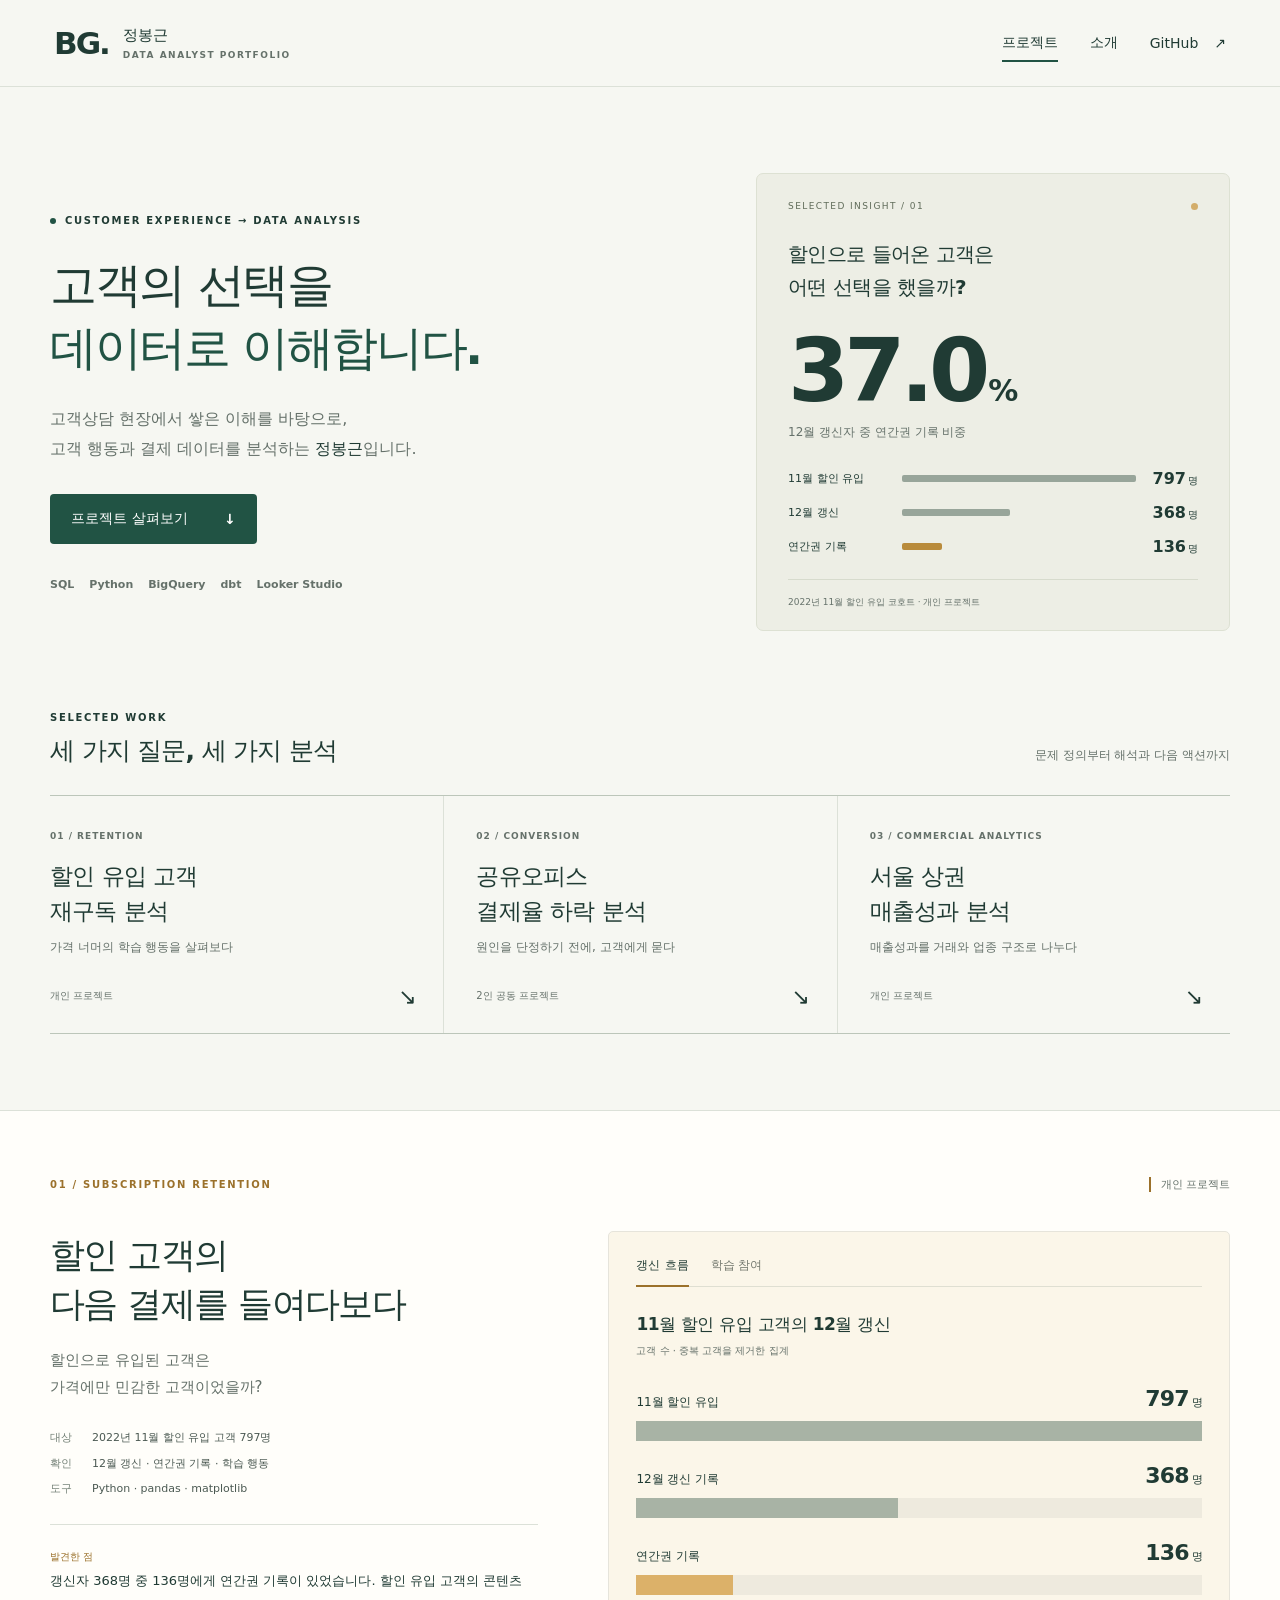
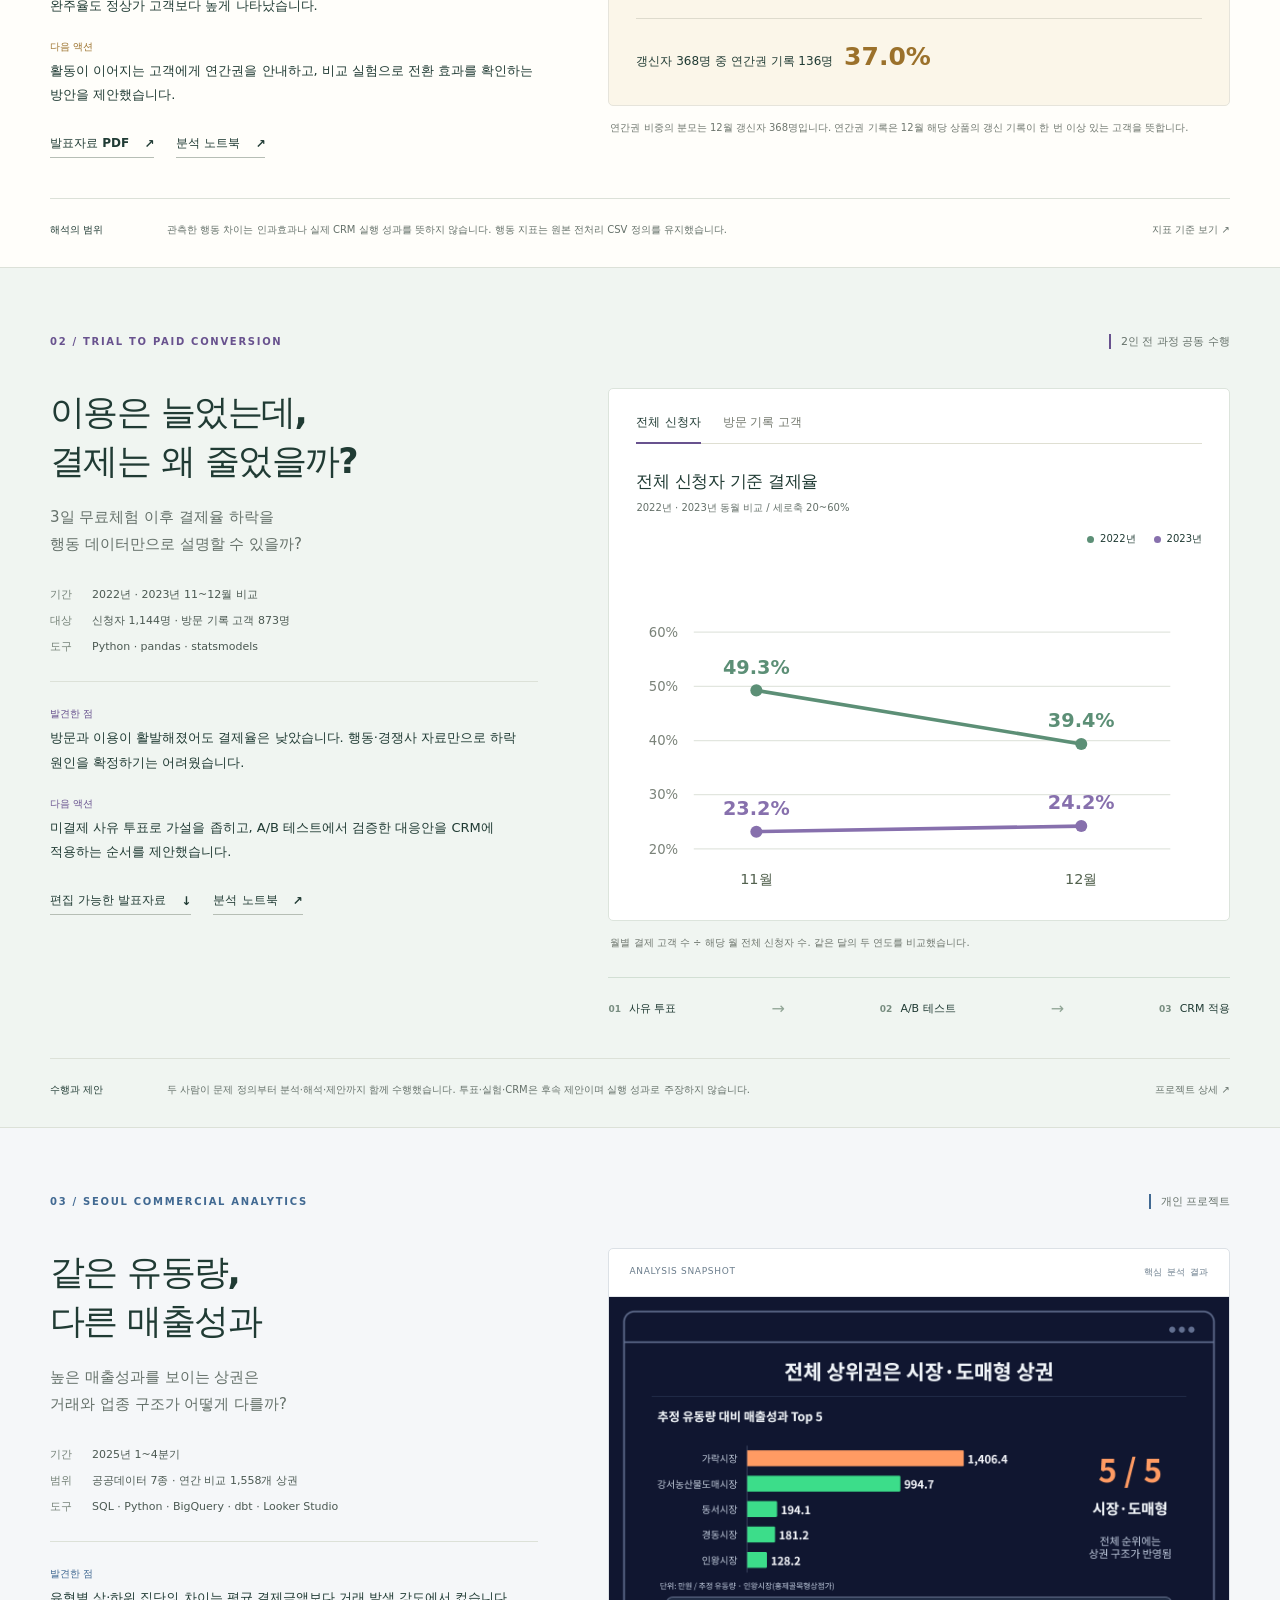
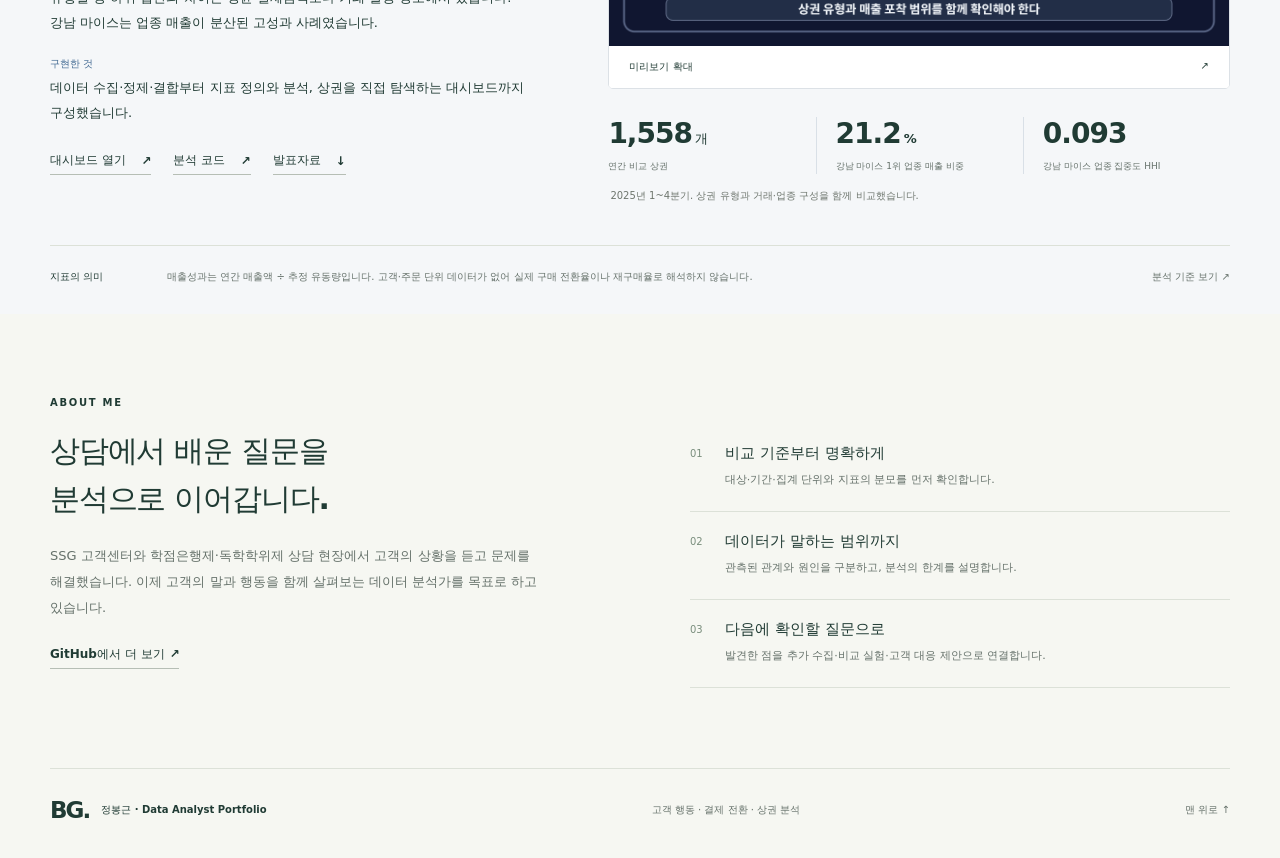
==== docs/index.html @ b7538cd7 "Publish visual DA portfolio and align original subscription metrics" ====
<!doctype html>
<html lang="ko">
<head>
  <meta charset="utf-8">
  <meta name="viewport" content="width=device-width, initial-scale=1">
  <meta name="theme-color" content="#f6f7f2">
  <meta name="description" content="정봉근의 데이터 분석 포트폴리오. 구독서비스 재구독, 공유오피스 결제율, 서울 상권 분석 프로젝트를 소개합니다.">
  <meta property="og:title" content="정봉근 · Data Analyst Portfolio">
  <meta property="og:description" content="고객의 선택을 데이터로 이해합니다. 고객 행동과 결제 데이터를 살펴본 세 가지 분석.">
  <meta property="og:type" content="website">
  <title>정봉근 · Data Analyst Portfolio</title>
  <link rel="icon" href="data:image/svg+xml,%3Csvg xmlns='http://www.w3.org/2000/svg' viewBox='0 0 80 80'%3E%3Crect width='80' height='80' rx='20' fill='%231f5146'/%3E%3Ctext x='40' y='54' font-family='Arial' font-size='42' text-anchor='middle' fill='white'%3EB%3C/text%3E%3C/svg%3E">
  <link rel="stylesheet" href="style.css">
  <script src="app.js" defer></script>
</head>
<body>
<a class="skip" href="#main">본문으로 건너뛰기</a>
<header class="header">
  <a href="#top" class="brand" aria-label="정봉근 포트폴리오 처음으로"><span class="monogram">BG.</span><span>정봉근<span class="brand-sub">DATA ANALYST PORTFOLIO</span></span></a>
  <nav aria-label="주요 메뉴"><a href="#work">프로젝트</a><a href="#about">소개</a><a class="github-nav" href="https://github.com/geunjb-git" target="_blank" rel="noopener noreferrer">GitHub <span aria-hidden="true">↗</span></a></nav>
</header>
<main id="main">
  <section class="hero wrap" id="top" aria-labelledby="hero-title">
    <div class="hero-copy">
      <p class="eyebrow"><span class="dot"></span> CUSTOMER EXPERIENCE → DATA ANALYSIS</p>
      <h1 id="hero-title">고객의 선택을<br><span>데이터로 이해합니다.</span></h1>
      <p class="hero-intro">고객상담 현장에서 쌓은 이해를 바탕으로,<br class="desktop-br"> 고객 행동과 결제 데이터를 분석하는 <strong>정봉근</strong>입니다.</p>
      <a class="button primary" href="#work">프로젝트 살펴보기 <span aria-hidden="true">↓</span></a>
      <div class="tools" aria-label="분석 도구"><span>SQL</span><span>Python</span><span>BigQuery</span><span>dbt</span><span>Looker Studio</span></div>
    </div>
    <div class="hero-evidence" aria-label="대표 분석 결과: 할인 유입 갱신자 368명 중 연간권 기록 136명, 37.0%">
      <div class="evidence-top"><span>SELECTED INSIGHT / 01</span><span class="tiny-dot" aria-hidden="true"></span></div>
      <p class="evidence-question">할인으로 들어온 고객은<br>어떤 선택을 했을까?</p>
      <div class="big-rate">37.0<span>%</span></div>
      <p class="rate-description">12월 갱신자 중 연간권 기록 비중</p>
      <div class="mini-funnel"><div><span>11월 할인 유입</span><div class="bar" style="--bar:100%"></div><b>797<small>명</small></b></div><div><span>12월 갱신</span><div class="bar" style="--bar:46.173%"></div><b>368<small>명</small></b></div><div class="annual"><span>연간권 기록</span><div class="bar" style="--bar:17.064%"></div><b>136<small>명</small></b></div></div>
      <p class="evidence-source">2022년 11월 할인 유입 코호트 · 개인 프로젝트</p>
    </div>
  </section>

  <section class="work-index wrap" id="work" aria-labelledby="work-title">
    <div class="section-top"><div><p class="eyebrow">SELECTED WORK</p><h2 id="work-title">세 가지 질문, 세 가지 분석</h2></div><p>문제 정의부터 해석과 다음 액션까지</p></div>
    <div class="index-grid">
      <a href="#subscription"><span class="index-number">01 / RETENTION</span><h3>할인 유입 고객<br>재구독 분석</h3><p>가격 너머의 학습 행동을 살펴보다</p><span class="index-bottom">개인 프로젝트 <span aria-hidden="true">↘</span></span></a>
      <a href="#office"><span class="index-number">02 / CONVERSION</span><h3>공유오피스<br>결제율 하락 분석</h3><p>원인을 단정하기 전에, 고객에게 묻다</p><span class="index-bottom">2인 공동 프로젝트 <span aria-hidden="true">↘</span></span></a>
      <a href="#seoul"><span class="index-number">03 / COMMERCIAL ANALYTICS</span><h3>서울 상권<br>매출성과 분석</h3><p>매출성과를 거래와 업종 구조로 나누다</p><span class="index-bottom">개인 프로젝트 <span aria-hidden="true">↘</span></span></a>
    </div>
  </section>

  <section class="project subscription" id="subscription" aria-labelledby="sub-title">
    <div class="wrap">
      <div class="project-heading"><p class="eyebrow">01 / SUBSCRIPTION RETENTION</p><span class="project-owner">개인 프로젝트</span></div>
      <div class="project-layout">
        <div class="project-copy"><h2 id="sub-title">할인 고객의<br>다음 결제를 들여다보다</h2><p class="project-lead">할인으로 유입된 고객은<br>가격에만 민감한 고객이었을까?</p>
          <dl class="facts"><div><dt>대상</dt><dd>2022년 11월 할인 유입 고객 797명</dd></div><div><dt>확인</dt><dd>12월 갱신 · 연간권 기록 · 학습 행동</dd></div><div><dt>도구</dt><dd>Python · pandas · matplotlib</dd></div></dl>
          <div class="takeaway"><span class="label">발견한 점</span><p>갱신자 368명 중 136명에게 연간권 기록이 있었습니다. 할인 유입 고객의 콘텐츠 완주율도 정상가 고객보다 높게 나타났습니다.</p></div>
          <div class="next-step"><span class="label">다음 액션</span><p>활동이 이어지는 고객에게 연간권을 안내하고, 비교 실험으로 전환 효과를 확인하는 방안을 제안했습니다.</p></div>
          <div class="project-links"><a class="text-link" href="files/subscription-retention.pdf" target="_blank" rel="noopener noreferrer">발표자료 PDF <span aria-hidden="true">↗</span></a><a class="text-link" href="https://github.com/geunjb-git/geunjb-git/blob/main/projects/subscription-retention-analysis/subscription_retention_analysis.ipynb" target="_blank" rel="noopener noreferrer">분석 노트북 <span aria-hidden="true">↗</span></a></div>
        </div>
        <div class="project-visual">
          <div class="chart-panel">
            <div class="chart-controls" role="group" aria-label="구독서비스 분석 그래프 선택"><button type="button" class="active" data-view="funnel" aria-pressed="true">갱신 흐름</button><button type="button" data-view="learning" aria-pressed="false">학습 참여</button></div>
            <div id="subscription-chart" aria-live="polite"></div>
          </div>
          <p class="chart-note" id="subscription-note">연간권 비중의 분모는 12월 갱신자 368명입니다. 연간권 기록은 12월 해당 상품의 갱신 기록이 한 번 이상 있는 고객을 뜻합니다.</p>
        </div>
      </div>
      <div class="project-footnote"><span>해석의 범위</span><p>관측한 행동 차이는 인과효과나 실제 CRM 실행 성과를 뜻하지 않습니다. 행동 지표는 원본 전처리 CSV 정의를 유지했습니다.</p><a href="https://github.com/geunjb-git/geunjb-git/blob/main/projects/subscription-retention-analysis/metric_notes.md" target="_blank" rel="noopener noreferrer">지표 기준 보기 ↗</a></div>
    </div>
  </section>

  <section class="project office" id="office" aria-labelledby="office-title">
    <div class="wrap">
      <div class="project-heading"><p class="eyebrow">02 / TRIAL TO PAID CONVERSION</p><span class="project-owner">2인 전 과정 공동 수행</span></div>
      <div class="project-layout">
        <div class="project-copy"><h2 id="office-title">이용은 늘었는데,<br>결제는 왜 줄었을까?</h2><p class="project-lead">3일 무료체험 이후 결제율 하락을<br>행동 데이터만으로 설명할 수 있을까?</p>
          <dl class="facts"><div><dt>기간</dt><dd>2022년 · 2023년 11~12월 비교</dd></div><div><dt>대상</dt><dd>신청자 1,144명 · 방문 기록 고객 873명</dd></div><div><dt>도구</dt><dd>Python · pandas · statsmodels</dd></div></dl>
          <div class="takeaway"><span class="label">발견한 점</span><p>방문과 이용이 활발해졌어도 결제율은 낮았습니다. 행동·경쟁사 자료만으로 하락 원인을 확정하기는 어려웠습니다.</p></div>
          <div class="next-step"><span class="label">다음 액션</span><p>미결제 사유 투표로 가설을 좁히고, A/B 테스트에서 검증한 대응안을 CRM에 적용하는 순서를 제안했습니다.</p></div>
          <div class="project-links"><a class="text-link" href="files/office-payment-analysis.pptx" download>편집 가능한 발표자료 <span aria-hidden="true">↓</span></a><a class="text-link" href="https://github.com/geunjb-git/geunjb-git/blob/main/projects/office-payment-analysis/office_payment_analysis.ipynb" target="_blank" rel="noopener noreferrer">분석 노트북 <span aria-hidden="true">↗</span></a></div>
        </div>
        <div class="project-visual"><div class="chart-panel"><div class="chart-controls" role="group" aria-label="공유오피스 결제율 그래프 선택"><button type="button" class="active" data-office="applicant" aria-pressed="true">전체 신청자</button><button type="button" data-office="visitor" aria-pressed="false">방문 기록 고객</button></div><div id="office-chart" aria-live="polite"></div></div><p class="chart-note" id="office-note">월별 결제 고객 수 ÷ 해당 월 전체 신청자 수. 같은 달의 두 연도를 비교했습니다.</p>
          <div class="experiment-flow" aria-label="후속 검증 순서"><span><b>01</b>사유 투표</span><i aria-hidden="true">→</i><span><b>02</b>A/B 테스트</span><i aria-hidden="true">→</i><span><b>03</b>CRM 적용</span></div>
        </div>
      </div>
      <div class="project-footnote"><span>수행과 제안</span><p>두 사람이 문제 정의부터 분석·해석·제안까지 함께 수행했습니다. 투표·실험·CRM은 후속 제안이며 실행 성과로 주장하지 않습니다.</p><a href="https://github.com/geunjb-git/geunjb-git/tree/main/projects/office-payment-analysis" target="_blank" rel="noopener noreferrer">프로젝트 상세 ↗</a></div>
    </div>
  </section>

  <section class="project seoul" id="seoul" aria-labelledby="seoul-title">
    <div class="wrap">
      <div class="project-heading"><p class="eyebrow">03 / SEOUL COMMERCIAL ANALYTICS</p><span class="project-owner">개인 프로젝트</span></div>
      <div class="project-layout">
        <div class="project-copy"><h2 id="seoul-title">같은 유동량,<br>다른 매출성과</h2><p class="project-lead">높은 매출성과를 보이는 상권은<br>거래와 업종 구조가 어떻게 다를까?</p>
          <dl class="facts"><div><dt>기간</dt><dd>2025년 1~4분기</dd></div><div><dt>범위</dt><dd>공공데이터 7종 · 연간 비교 1,558개 상권</dd></div><div><dt>도구</dt><dd>SQL · Python · BigQuery · dbt · Looker Studio</dd></div></dl>
          <div class="takeaway"><span class="label">발견한 점</span><p>유형별 상·하위 집단의 차이는 평균 결제금액보다 거래 발생 강도에서 컸습니다. 강남 마이스는 업종 매출이 분산된 고성과 사례였습니다.</p></div>
          <div class="next-step"><span class="label">구현한 것</span><p>데이터 수집·정제·결합부터 지표 정의와 분석, 상권을 직접 탐색하는 대시보드까지 구성했습니다.</p></div>
          <div class="project-links"><a class="text-link" href="https://datastudio.google.com/reporting/d8b2094c-6cb4-46ab-b319-6d493e19e47f" target="_blank" rel="noopener noreferrer">대시보드 열기 <span aria-hidden="true">↗</span></a><a class="text-link" href="https://github.com/geunjb-git/seoul-commercial-analysis" target="_blank" rel="noopener noreferrer">분석 코드 <span aria-hidden="true">↗</span></a><a class="text-link" href="files/seoul-commercial-analysis.pptx" download>발표자료 <span aria-hidden="true">↓</span></a></div>
        </div>
        <div class="project-visual">
          <div class="dashboard-frame"><div class="dashboard-caption"><span>ANALYSIS SNAPSHOT</span><span>핵심 분석 결과</span></div><button class="image-zoom" type="button" aria-label="서울 상권 분석 미리보기 크게 보기"><img src="assets/seoul-preview.png" alt="유동량 대비 매출성과 상위 5곳은 시장·도매형 상권이며 상권 구조와 매출 포착 범위를 함께 확인해야 한다는 분석 결과" loading="lazy" width="1280" height="720"><span>미리보기 확대 <span aria-hidden="true">↗</span></span></button></div>
          <div class="seoul-metrics"><div><strong>1,558<span>개</span></strong><p>연간 비교 상권</p></div><div><strong>21.2<span>%</span></strong><p>강남 마이스 1위 업종 매출 비중</p></div><div><strong>0.093</strong><p>강남 마이스 업종 집중도 HHI</p></div></div>
          <p class="chart-note">2025년 1~4분기. 상권 유형과 거래·업종 구성을 함께 비교했습니다.</p>
        </div>
      </div>
      <div class="project-footnote"><span>지표의 의미</span><p>매출성과는 연간 매출액 ÷ 추정 유동량입니다. 고객·주문 단위 데이터가 없어 실제 구매 전환율이나 재구매율로 해석하지 않습니다.</p><a href="https://github.com/geunjb-git/seoul-commercial-analysis/blob/main/docs/analysis-notes.md" target="_blank" rel="noopener noreferrer">분석 기준 보기 ↗</a></div>
    </div>
  </section>

  <section class="about wrap" id="about" aria-labelledby="about-title"><div><p class="eyebrow">ABOUT ME</p><h2 id="about-title">상담에서 배운 질문을<br>분석으로 이어갑니다.</h2><p>SSG 고객센터와 학점은행제·독학학위제 상담 현장에서 고객의 상황을 듣고 문제를 해결했습니다. 이제 고객의 말과 행동을 함께 살펴보는 데이터 분석가를 목표로 하고 있습니다.</p><a class="text-link" href="https://github.com/geunjb-git" target="_blank" rel="noopener noreferrer">GitHub에서 더 보기 ↗</a></div><div class="approach"><article><span>01</span><div><h3>비교 기준부터 명확하게</h3><p>대상·기간·집계 단위와 지표의 분모를 먼저 확인합니다.</p></div></article><article><span>02</span><div><h3>데이터가 말하는 범위까지</h3><p>관측된 관계와 원인을 구분하고, 분석의 한계를 설명합니다.</p></div></article><article><span>03</span><div><h3>다음에 확인할 질문으로</h3><p>발견한 점을 추가 수집·비교 실험·고객 대응 제안으로 연결합니다.</p></div></article></div></section>
</main>
<footer class="footer wrap"><a class="brand" href="#top"><span class="monogram">BG.</span><span>정봉근 · Data Analyst Portfolio</span></a><p>고객 행동 · 결제 전환 · 상권 분석</p><a href="#top">맨 위로 ↑</a></footer>
<dialog id="image-dialog" aria-label="서울 상권 분석 결과 미리보기"><button type="button" class="dialog-close" aria-label="미리보기 닫기">닫기 ×</button><img src="assets/seoul-preview.png" alt="서울 상권 분석 결과 확대 미리보기"><a href="https://datastudio.google.com/reporting/d8b2094c-6cb4-46ab-b319-6d493e19e47f" target="_blank" rel="noopener noreferrer">실제 대시보드에서 탐색하기 ↗</a></dialog>
</body>
</html>
---- docs/style.css ----
@charset "UTF-8";
:root{--paper:#f6f7f2;--ink:#203b34;--muted:#65716a;--green:#215344;--line:#dce1d8;--gold:#e6b869;--purple:#7867a7;--blue:#436a93;--max:1180px;font-family:Inter,"Pretendard","Apple SD Gothic Neo","Malgun Gothic",system-ui,sans-serif;color:var(--ink);background:var(--paper);font-synthesis:none;scroll-behavior:smooth;scroll-padding-top:100px}
*{box-sizing:border-box}body{margin:0}a{color:inherit;text-decoration:none}button{font:inherit;color:inherit;cursor:pointer}a,button{-webkit-tap-highlight-color:transparent}button,a{touch-action:manipulation}a:focus-visible,button:focus-visible{outline:3px solid #b57813;outline-offset:5px}img{display:block;max-width:100%}button{border:0}p,h1,h2,h3{margin:0}p{word-break:keep-all;overflow-wrap:break-word}.wrap{width:min(var(--max),calc(100% - 80px));margin-inline:auto}.skip{position:fixed;left:20px;top:-80px;padding:14px 20px;background:white;z-index:100}.skip:focus{top:12px}.header{max-width:1440px;margin:auto;padding:25px 54px;display:flex;align-items:center;justify-content:space-between;border-bottom:1px solid var(--line)}.brand{display:flex;align-items:center;gap:14px;font-size:15px;font-weight:750}.monogram{font-size:31px;letter-spacing:-2px;font-weight:900}.brand-sub{display:block;font-size:9px;font-weight:600;letter-spacing:1.5px;margin-top:5px;color:var(--muted)}nav{display:flex;gap:32px;align-items:center;font-size:14px}nav>a{padding:8px 0}nav>a:hover,.text-link:hover{color:#8a611c}nav>a[aria-current]{box-shadow:0 2px var(--green)}.github-nav{display:flex;gap:16px}.hero{display:grid;grid-template-columns:1.3fr 1fr;gap:90px;padding-block:86px 78px;align-items:center}.eyebrow{font-size:10px;font-weight:750;letter-spacing:1.7px;line-height:1.7}.hero .eyebrow{display:flex;align-items:center;gap:9px}.dot{width:6px;height:6px;border-radius:50%;background:var(--green);display:inline-block}h1{font-size:clamp(36px,3.65vw,52px);letter-spacing:-2.4px;line-height:1.34;margin:25px 0 24px;font-weight:780}h1 span{color:var(--green)}.hero-intro{font-size:16px;line-height:1.9;color:var(--muted)}.hero-intro strong{font-weight:700;color:var(--ink)}.button{display:inline-flex;align-items:center;justify-content:space-between;gap:36px;padding:16px 21px;font-size:14px;font-weight:600;border-radius:4px}.primary{color:#fff;background:var(--green);margin-top:30px;transition:background .2s}.primary:hover{background:#133c30}.tools{display:flex;gap:15px;flex-wrap:wrap;margin-top:34px;color:var(--muted);font-size:11px;font-weight:600}.hero-evidence{background:#edeee5;border:1px solid #dde1d3;padding:27px 31px 21px;border-radius:7px;position:relative}.evidence-top{display:flex;align-items:center;justify-content:space-between;font-size:9px;letter-spacing:1.4px;color:#5f6b59}.tiny-dot{width:7px;height:7px;background:#d3ad6a;border-radius:50%}.evidence-question{font-size:20px;font-weight:650;line-height:1.65;margin-top:27px;letter-spacing:-.7px}.big-rate{font-size:88px;line-height:1.2;letter-spacing:-5px;font-weight:700;margin-top:14px}.big-rate>span{font-size:30px;letter-spacing:-1px;margin-left:3px}.rate-description{font-size:12px;color:var(--muted);margin-top:0}.mini-funnel{margin-top:28px}.mini-funnel>div{display:grid;grid-template-columns:100px 1fr 48px;align-items:center;gap:14px;margin-bottom:15px;font-size:11px}.bar{height:7px;width:var(--bar);min-width:6px;background:#98a59a;border-radius:2px}.annual .bar{background:#b98b3b}.mini-funnel b{text-align:right;font-size:16px;font-weight:650}.mini-funnel small{font-size:10px;font-weight:400;margin-left:2px}.evidence-source{font-size:9px;color:var(--muted);border-top:1px solid #d7dbcd;padding-top:16px;margin-top:23px}.work-index{padding-block:0 76px}.section-top{display:flex;align-items:end;justify-content:space-between;margin-bottom:28px}.section-top h2{font-size:25px;letter-spacing:-1px;margin-top:8px;font-weight:700}.section-top>p{font-size:12px;color:var(--muted);margin-bottom:3px}.index-grid{display:grid;grid-template-columns:repeat(3,1fr);border-top:1px solid #bcc6ba;border-bottom:1px solid #bcc6ba}.index-grid>a{padding:28px 27px 24px 0;position:relative;transition:background .2s}.index-grid>a+a{border-left:1px solid var(--line);padding-left:32px}.index-grid>a:hover{background:#ecefe6}.index-number{font-size:9px;letter-spacing:1px;color:var(--muted);font-weight:600}.index-grid h3{font-size:23px;letter-spacing:-.8px;line-height:1.55;margin:16px 0 9px}.index-grid p{font-size:12px;color:var(--muted)}.index-bottom{display:flex;justify-content:space-between;align-items:center;font-size:10px;color:var(--muted);margin-top:28px}.index-bottom>span{font-size:22px;color:var(--ink)}.project{padding-block:65px 0;border-top:1px solid var(--line);--accent:#9b712b;--tint:#fbf6e9;background:#fffefa}.project-heading{display:flex;justify-content:space-between;align-items:center;margin-bottom:38px}.project-heading .eyebrow{color:var(--accent)}.project-owner{font-size:11px;color:var(--muted);border-left:2px solid var(--accent);padding-left:10px}.project-layout{display:grid;grid-template-columns:.88fr 1.12fr;gap:70px;align-items:start}.project h2{font-size:35px;line-height:1.4;letter-spacing:-1.6px}.project-lead{font-size:15px;line-height:1.8;color:var(--muted);margin-top:18px}.facts{margin:27px 0 25px;font-size:11px;line-height:1.8}.facts>div{display:grid;grid-template-columns:42px 1fr;margin-bottom:6px}.facts dt{color:#738076}.facts dd{margin:0;color:#4b5952}.label{font-size:10px;color:var(--accent);font-weight:750}.takeaway p,.next-step p{font-size:13px;line-height:1.9;margin-top:5px}.takeaway{border-top:1px solid var(--line);padding-top:20px}.next-step{margin-top:16px}.project-links{display:flex;gap:22px;flex-wrap:wrap;margin-top:27px}.text-link{display:inline-flex;align-items:center;gap:15px;font-size:12px;font-weight:650;border-bottom:1px solid #b6beb5;padding-bottom:5px}.chart-panel{padding:25px 27px 26px;background:var(--tint);border:1px solid #e6e4db;border-radius:5px}.chart-controls{display:flex;gap:22px;border-bottom:1px solid #dfdfd2;margin-bottom:24px}.chart-controls button{background:transparent;font-size:12px;padding:0 0 12px;position:relative;color:#74796f}.chart-controls button.active{color:var(--ink);font-weight:750}.chart-controls button.active:after{content:"";position:absolute;height:2px;bottom:-1px;left:0;right:0;background:var(--accent)}.chart-title{font-size:17px;letter-spacing:-.5px;font-weight:700;line-height:1.6}.chart-subtitle{font-size:10px;color:var(--muted);margin-top:6px}.funnel-rows{margin-block:28px 23px}.funnel-row{margin-bottom:22px}.funnel-caption{display:flex;justify-content:space-between;align-items:baseline;font-size:12px;margin-bottom:10px}.funnel-caption strong{font-size:22px;letter-spacing:-.8px}.funnel-caption small{font-size:11px;font-weight:400;margin-left:3px}.funnel-track{height:20px;background:#eeeade}.funnel-track>span{display:block;height:100%;width:var(--value);background:#a8b3a5}.funnel-row:last-child .funnel-track>span{background:#dcb169}.chart-highlight{padding-top:17px;border-top:1px solid #dedbcd;font-size:12px;line-height:1.7}.chart-highlight strong{color:var(--accent);font-size:25px;margin-left:7px}.chart-note{font-size:10px;line-height:1.85;color:#6e766e;margin:13px 2px 0}.project-footnote{margin-top:40px;padding-block:22px 28px;border-top:1px solid var(--line);display:grid;grid-template-columns:95px 1fr 120px;gap:22px;font-size:10px;color:var(--muted);line-height:1.8}.project-footnote>span{font-weight:700;color:var(--ink)}.project-footnote>a{text-align:right}.office{background:#f0f5f1;--accent:#68528e;--tint:#fff}.office .chart-panel{border-color:#dce4dc}.chart-legend{display:flex;gap:18px;justify-content:flex-end;font-size:10px;margin-top:17px}.legend-item{display:flex;gap:6px;align-items:center}.legend-dot{width:7px;height:7px;display:inline-block;border-radius:50%}.line-chart{display:block;width:100%;height:auto;margin-top:8px;overflow:visible}.line-chart text{font-family:inherit}.experiment-flow{display:flex;align-items:center;justify-content:space-between;margin-top:25px;border-top:1px solid #d2dfd4;padding-top:21px}.experiment-flow>span{font-size:11px;display:flex;gap:8px;align-items:center}.experiment-flow b{color:#788d80;font-size:9px}.experiment-flow>i{font-style:normal;color:#91a596}.seoul{background:#f5f7f9;--accent:#416992;--tint:#fff}.dashboard-frame{background:white;border:1px solid #dce1e6;border-radius:5px;overflow:hidden}.dashboard-caption{display:flex;justify-content:space-between;padding:17px 20px;border-bottom:1px solid #e4e8ec;font-size:9px;color:#6b7d8c;letter-spacing:.7px}.image-zoom{display:block;padding:0;background:#fff;width:100%;text-align:left}.image-zoom img{height:auto;width:100%}.image-zoom>span{display:flex;justify-content:space-between;padding:14px 20px;font-size:10px;background:#fff}.seoul-metrics{display:grid;grid-template-columns:repeat(3,1fr);margin-top:28px}.seoul-metrics>div+div{border-left:1px solid #d9e0e7;padding-left:19px}.seoul-metrics strong{font-size:28px;letter-spacing:-1px;font-weight:700}.seoul-metrics strong span{font-size:13px;margin-left:3px}.seoul-metrics p{font-size:9px;margin-top:9px;color:var(--muted);line-height:1.7}.learning-bars{display:grid;grid-template-columns:1fr 1fr;gap:25px;align-items:end;margin:30px 30px 15px;height:200px;border-bottom:1px solid #d4d3c5}.learning-bar{height:100%;display:flex;flex-direction:column;justify-content:end;align-items:center;gap:10px}.learning-bar b{font-size:23px;font-weight:700}.learning-bar>span{height:var(--height);background:#aab3a7;width:74%;min-height:3px}.learning-bar:last-child>span{background:#dfb269}.learning-labels{display:grid;grid-template-columns:1fr 1fr;text-align:center;margin-inline:30px;font-size:11px;line-height:1.8}.learning-labels small{display:block;font-size:9px;color:var(--muted)}.learning-explainer{font-size:11px;line-height:1.8;color:var(--muted);padding-top:25px}.about{padding-block:80px;display:grid;grid-template-columns:1fr 1fr;gap:100px}.about h2{font-size:30px;letter-spacing:-1.2px;line-height:1.6;margin-top:16px}.about>div>p:not(.eyebrow){font-size:13px;line-height:2;color:var(--muted);margin:20px 0 22px}.approach{padding-top:30px}.approach article{display:flex;gap:22px;padding:20px 0;border-bottom:1px solid var(--line)}.approach article>span{font-size:10px;color:#7a8e7d;padding-top:4px}.approach h3{font-size:15px;font-weight:700}.approach p{font-size:11px;line-height:1.9;color:var(--muted);margin-top:7px}.footer{border-top:1px solid var(--line);padding-block:28px 35px;display:flex;align-items:center;justify-content:space-between}.footer .brand{font-size:10px;gap:12px}.footer .monogram{font-size:23px}.footer p,.footer>a:last-child{font-size:10px;color:var(--muted)}dialog{border:1px solid var(--line);border-radius:8px;padding:25px;width:min(1140px,calc(100vw - 35px));max-height:90dvh;overflow:auto;background:var(--paper);color:var(--ink)}dialog::backdrop{background:#142820c9}dialog img{width:100%;height:auto;margin:23px 0}dialog>a{font-size:13px;border-bottom:1px solid var(--ink)}.dialog-close{display:block;margin-left:auto;font-size:13px;padding:8px 12px;background:transparent;border:1px solid var(--line)}
@media(min-width:1600px){.hero{padding-block:95px}.project{padding-top:80px}.header{max-width:var(--max);padding-inline:0}}
@media(max-width:1000px){.wrap{width:calc(100% - 64px)}.hero{gap:42px;padding-block:60px}.hero-evidence{padding:25px}h1{font-size:37px;letter-spacing:-1.7px}.project-layout{gap:36px;grid-template-columns:.9fr 1.1fr}.project h2{font-size:30px}.project-footnote{grid-template-columns:70px 1fr 100px;gap:15px}.about{gap:50px}.mini-funnel>div{grid-template-columns:86px 1fr 43px;gap:9px}.seoul-metrics strong{font-size:23px}.seoul-metrics>div+div{padding-left:10px}.experiment-flow>span{gap:4px;font-size:10px}}
@media(max-width:760px){:root{scroll-padding-top:25px}.wrap{width:calc(100% - 40px)}.header{padding:21px 20px}.brand{font-size:13px;gap:10px}.monogram{font-size:27px}.brand-sub{font-size:8px;letter-spacing:.6px}nav{gap:17px;font-size:12px}.github-nav{gap:6px}.hero{grid-template-columns:1fr;gap:36px;padding-block:44px 50px}.hero .eyebrow{font-size:8px;letter-spacing:1px}h1{font-size:clamp(31px,8.6vw,45px);margin-block:21px;letter-spacing:-1.8px}.hero-intro{font-size:14px}.tools{gap:17px;font-size:10px;margin-top:25px}.hero-evidence{padding:23px}.evidence-question{font-size:18px;margin-top:21px}.big-rate{font-size:76px;margin-top:7px}.mini-funnel>div{grid-template-columns:100px 1fr 50px}.section-top{display:block}.section-top h2{font-size:23px}.section-top>p{margin-top:12px;font-size:11px}.index-grid{grid-template-columns:1fr}.index-grid>a,.index-grid>a+a{padding:23px 0;border-left:0;border-bottom:1px solid var(--line);display:grid;grid-template-columns:1fr 1fr;gap:10px 20px}.index-grid>a:last-child{border-bottom:0}.index-grid h3{grid-column:1;margin:0;font-size:21px}.index-grid p{grid-column:2;grid-row:2;font-size:11px;line-height:1.9;align-self:center}.index-number{grid-column:1 / -1;font-size:8px}.index-bottom{grid-column:1 / -1;margin-top:0}.work-index{padding-bottom:46px}.project{padding-top:38px}.project-heading{margin-bottom:27px}.project-heading .eyebrow{font-size:8px;letter-spacing:1px}.project-owner{font-size:9px}.project-layout{grid-template-columns:1fr;gap:29px}.project h2{font-size:31px}.project-lead{font-size:14px;margin-top:15px}.facts{font-size:11px;margin-block:23px}.takeaway p,.next-step p{font-size:13px}.project-links{margin-top:22px;gap:20px}.text-link{font-size:11px}.chart-panel{padding:22px}.chart-title{font-size:16px}.chart-note{font-size:10px}.project-footnote{display:block;margin-top:25px;padding-block:21px 27px}.project-footnote>p{margin:7px 0}.project-footnote>a{display:inline-block;margin-top:5px}.experiment-flow{margin-top:21px}.experiment-flow>span{font-size:11px;gap:7px}.seoul-metrics strong{font-size:26px}.about{grid-template-columns:1fr;gap:10px;padding-block:48px}.about h2{font-size:27px}.about>div>p:not(.eyebrow){font-size:13px}.approach{padding-top:10px}.footer{padding-block:22px;gap:16px;flex-wrap:wrap}.footer p{display:none}.footer .brand{font-size:9px}.seoul-metrics p{font-size:9px}.desktop-br{display:none}}
@media(prefers-reduced-motion:reduce){:root{scroll-behavior:auto}*{transition:none!important}}
@media print{.header nav,.button,.chart-controls,.image-zoom>span,.dialog-close{display:none}.wrap{width:100%}.hero{padding-block:25px;gap:35px}.project{break-before:page;padding-top:20px}.project-layout{grid-template-columns:1fr 1.2fr;gap:30px}.project-footnote{margin-top:15px}.project-links a:after{content:" (" attr(href) ")";font-size:8px;word-break:break-all}body{color:#172b23}.about{padding-block:25px}}
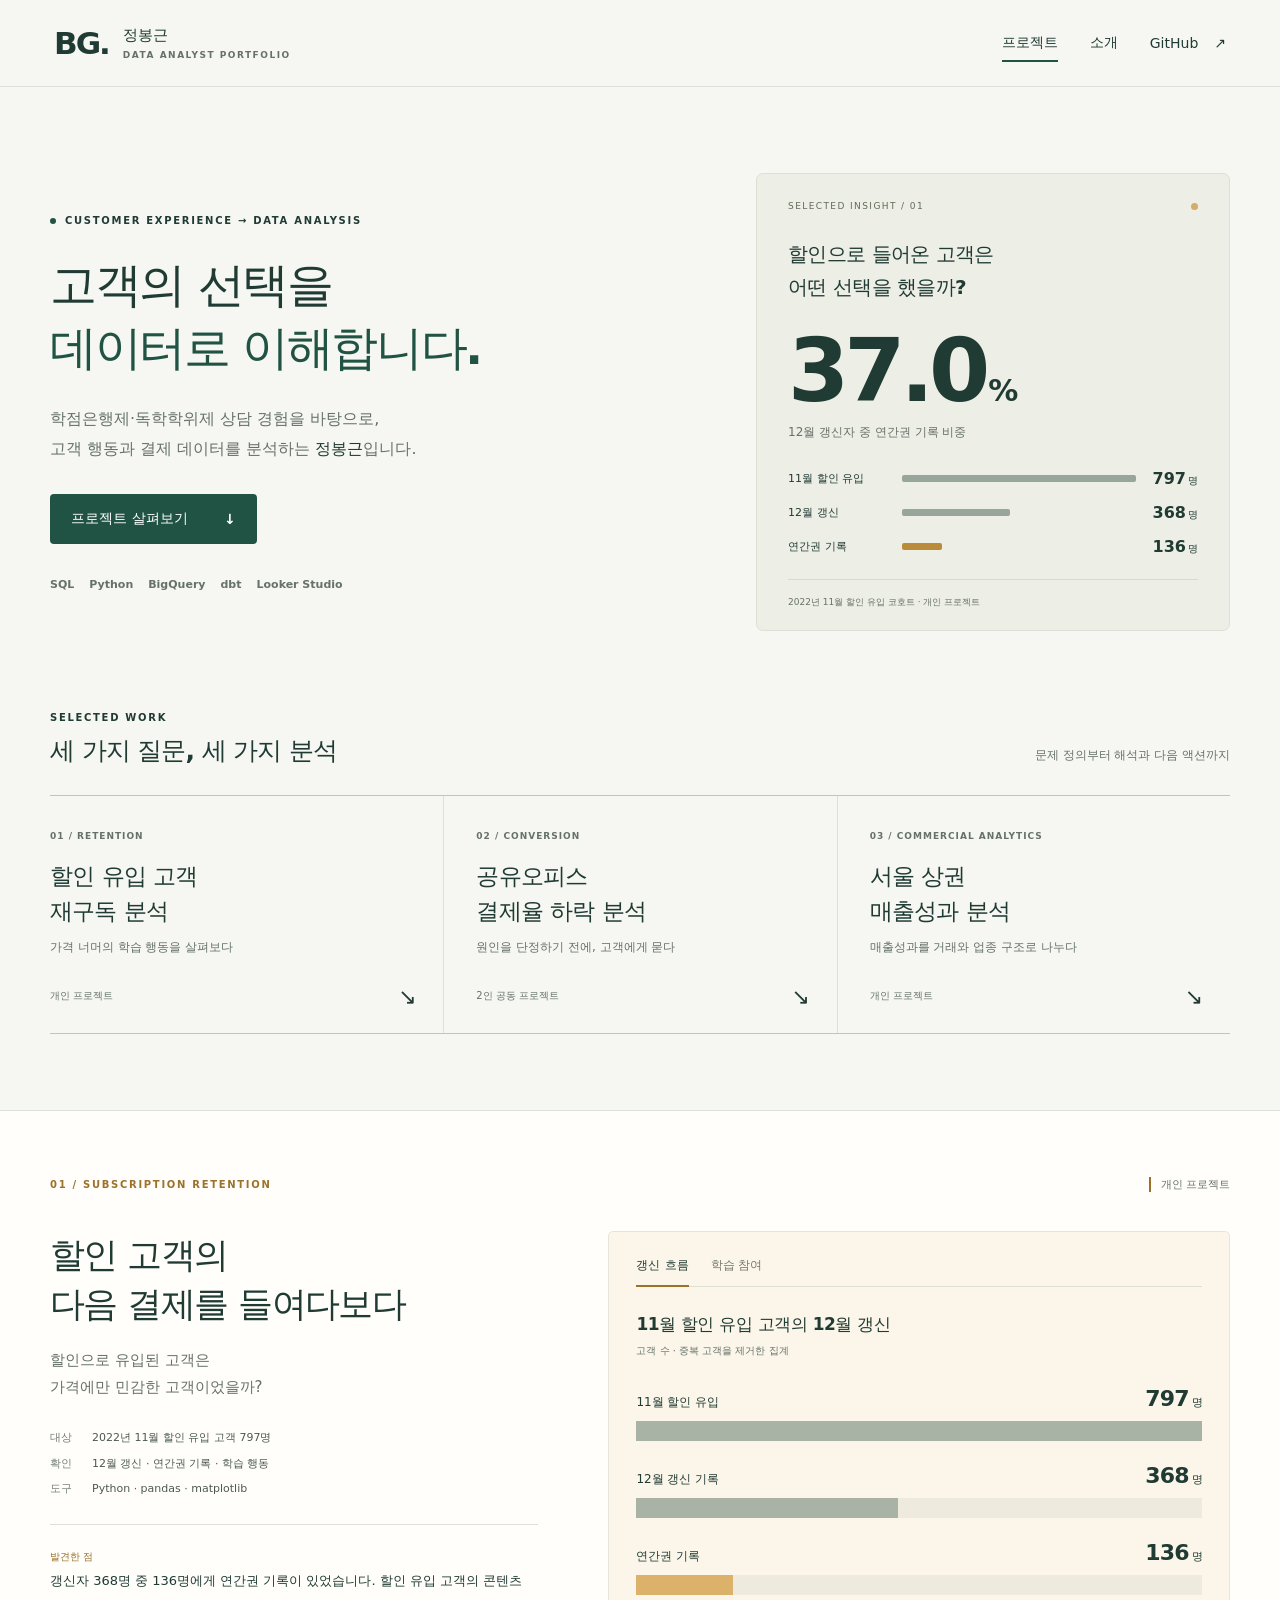
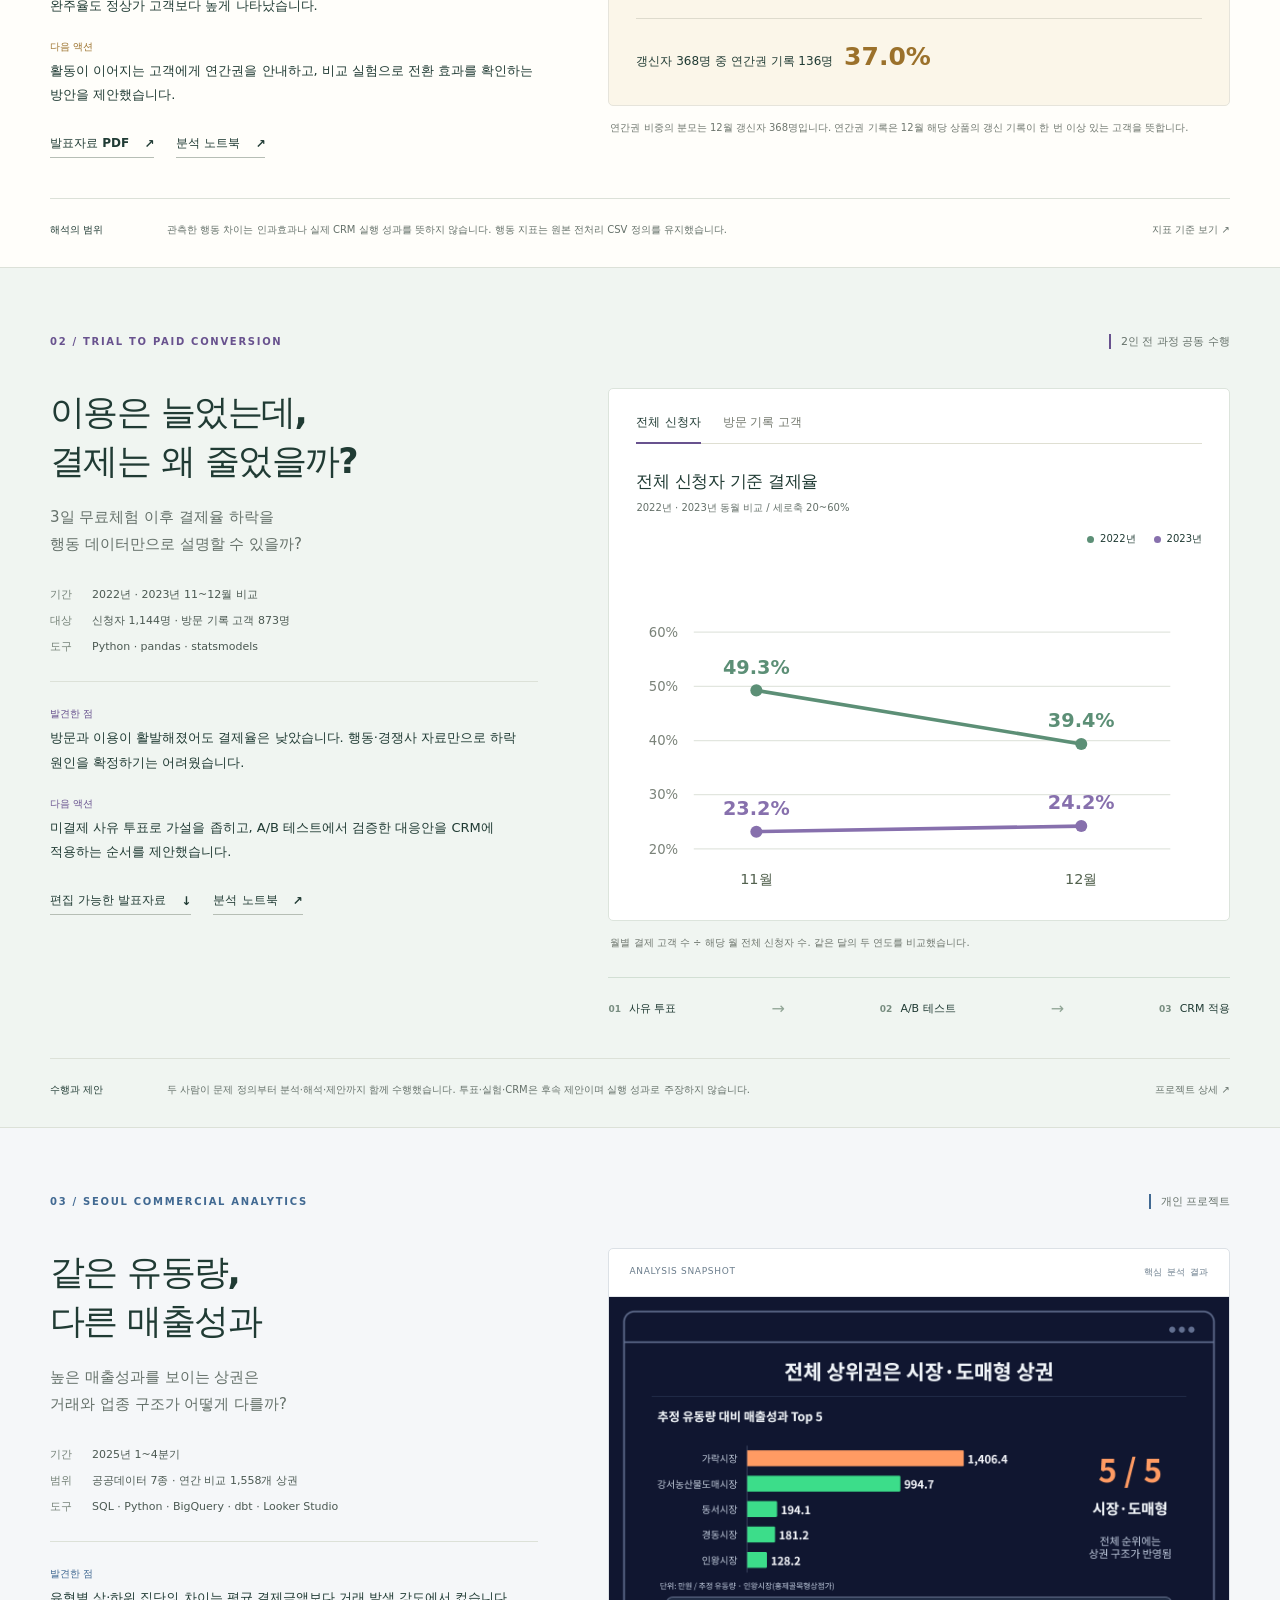
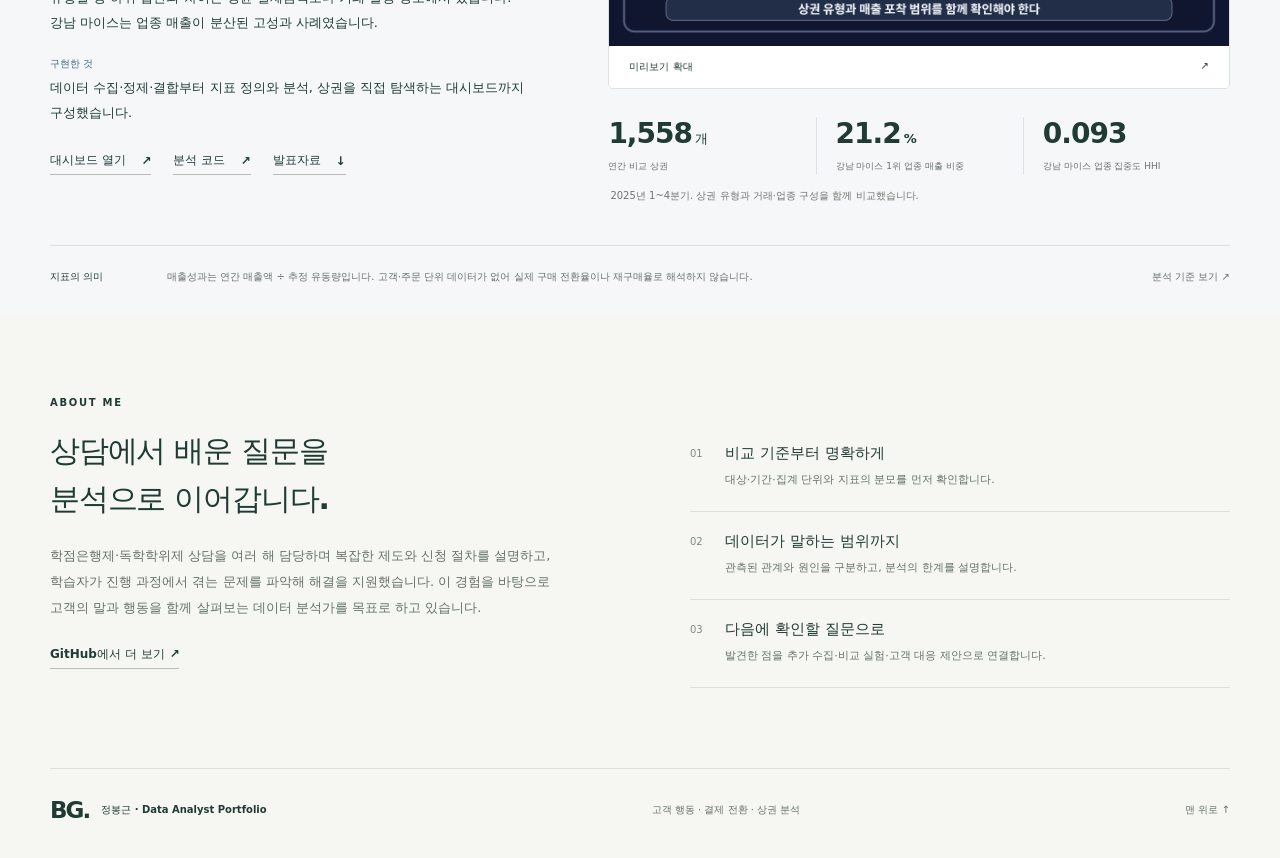
==== commit d519319b: "Lead profile with education counseling experience" ====
--- a/docs/index.html
+++ b/docs/index.html
@@ -24,7 +24,7 @@
     <div class="hero-copy">
       <p class="eyebrow"><span class="dot"></span> CUSTOMER EXPERIENCE → DATA ANALYSIS</p>
       <h1 id="hero-title">고객의 선택을<br><span>데이터로 이해합니다.</span></h1>
-      <p class="hero-intro">고객상담 현장에서 쌓은 이해를 바탕으로,<br class="desktop-br"> 고객 행동과 결제 데이터를 분석하는 <strong>정봉근</strong>입니다.</p>
+      <p class="hero-intro">학점은행제·독학학위제 상담 경험을 바탕으로,<br class="desktop-br"> 고객 행동과 결제 데이터를 분석하는 <strong>정봉근</strong>입니다.</p>
       <a class="button primary" href="#work">프로젝트 살펴보기 <span aria-hidden="true">↓</span></a>
       <div class="tools" aria-label="분석 도구"><span>SQL</span><span>Python</span><span>BigQuery</span><span>dbt</span><span>Looker Studio</span></div>
     </div>
@@ -107,7 +107,7 @@
     </div>
   </section>
 
-  <section class="about wrap" id="about" aria-labelledby="about-title"><div><p class="eyebrow">ABOUT ME</p><h2 id="about-title">상담에서 배운 질문을<br>분석으로 이어갑니다.</h2><p>SSG 고객센터와 학점은행제·독학학위제 상담 현장에서 고객의 상황을 듣고 문제를 해결했습니다. 이제 고객의 말과 행동을 함께 살펴보는 데이터 분석가를 목표로 하고 있습니다.</p><a class="text-link" href="https://github.com/geunjb-git" target="_blank" rel="noopener noreferrer">GitHub에서 더 보기 ↗</a></div><div class="approach"><article><span>01</span><div><h3>비교 기준부터 명확하게</h3><p>대상·기간·집계 단위와 지표의 분모를 먼저 확인합니다.</p></div></article><article><span>02</span><div><h3>데이터가 말하는 범위까지</h3><p>관측된 관계와 원인을 구분하고, 분석의 한계를 설명합니다.</p></div></article><article><span>03</span><div><h3>다음에 확인할 질문으로</h3><p>발견한 점을 추가 수집·비교 실험·고객 대응 제안으로 연결합니다.</p></div></article></div></section>
+  <section class="about wrap" id="about" aria-labelledby="about-title"><div><p class="eyebrow">ABOUT ME</p><h2 id="about-title">상담에서 배운 질문을<br>분석으로 이어갑니다.</h2><p>학점은행제·독학학위제 상담을 여러 해 담당하며 복잡한 제도와 신청 절차를 설명하고, 학습자가 진행 과정에서 겪는 문제를 파악해 해결을 지원했습니다. 이 경험을 바탕으로 고객의 말과 행동을 함께 살펴보는 데이터 분석가를 목표로 하고 있습니다.</p><a class="text-link" href="https://github.com/geunjb-git" target="_blank" rel="noopener noreferrer">GitHub에서 더 보기 ↗</a></div><div class="approach"><article><span>01</span><div><h3>비교 기준부터 명확하게</h3><p>대상·기간·집계 단위와 지표의 분모를 먼저 확인합니다.</p></div></article><article><span>02</span><div><h3>데이터가 말하는 범위까지</h3><p>관측된 관계와 원인을 구분하고, 분석의 한계를 설명합니다.</p></div></article><article><span>03</span><div><h3>다음에 확인할 질문으로</h3><p>발견한 점을 추가 수집·비교 실험·고객 대응 제안으로 연결합니다.</p></div></article></div></section>
 </main>
 <footer class="footer wrap"><a class="brand" href="#top"><span class="monogram">BG.</span><span>정봉근 · Data Analyst Portfolio</span></a><p>고객 행동 · 결제 전환 · 상권 분석</p><a href="#top">맨 위로 ↑</a></footer>
 <dialog id="image-dialog" aria-label="서울 상권 분석 결과 미리보기"><button type="button" class="dialog-close" aria-label="미리보기 닫기">닫기 ×</button><img src="assets/seoul-preview.png" alt="서울 상권 분석 결과 확대 미리보기"><a href="https://datastudio.google.com/reporting/d8b2094c-6cb4-46ab-b319-6d493e19e47f" target="_blank" rel="noopener noreferrer">실제 대시보드에서 탐색하기 ↗</a></dialog>
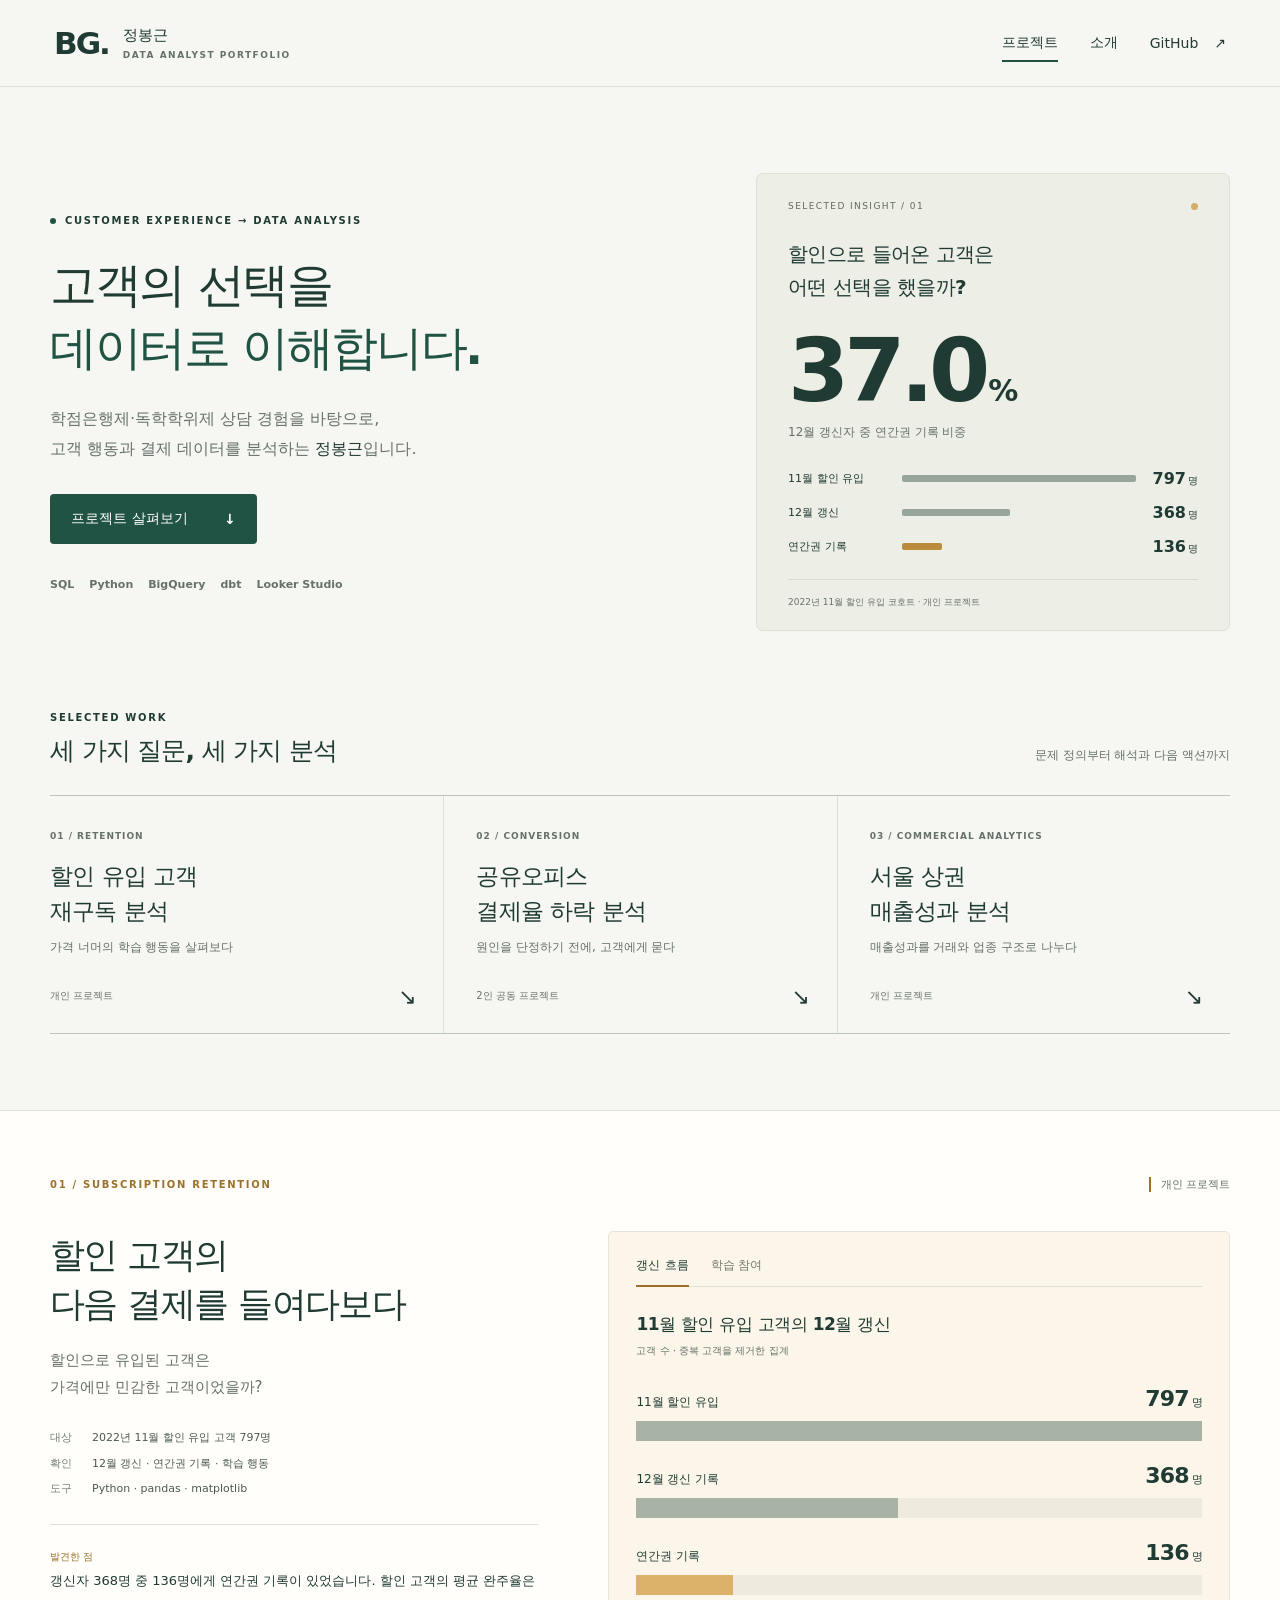
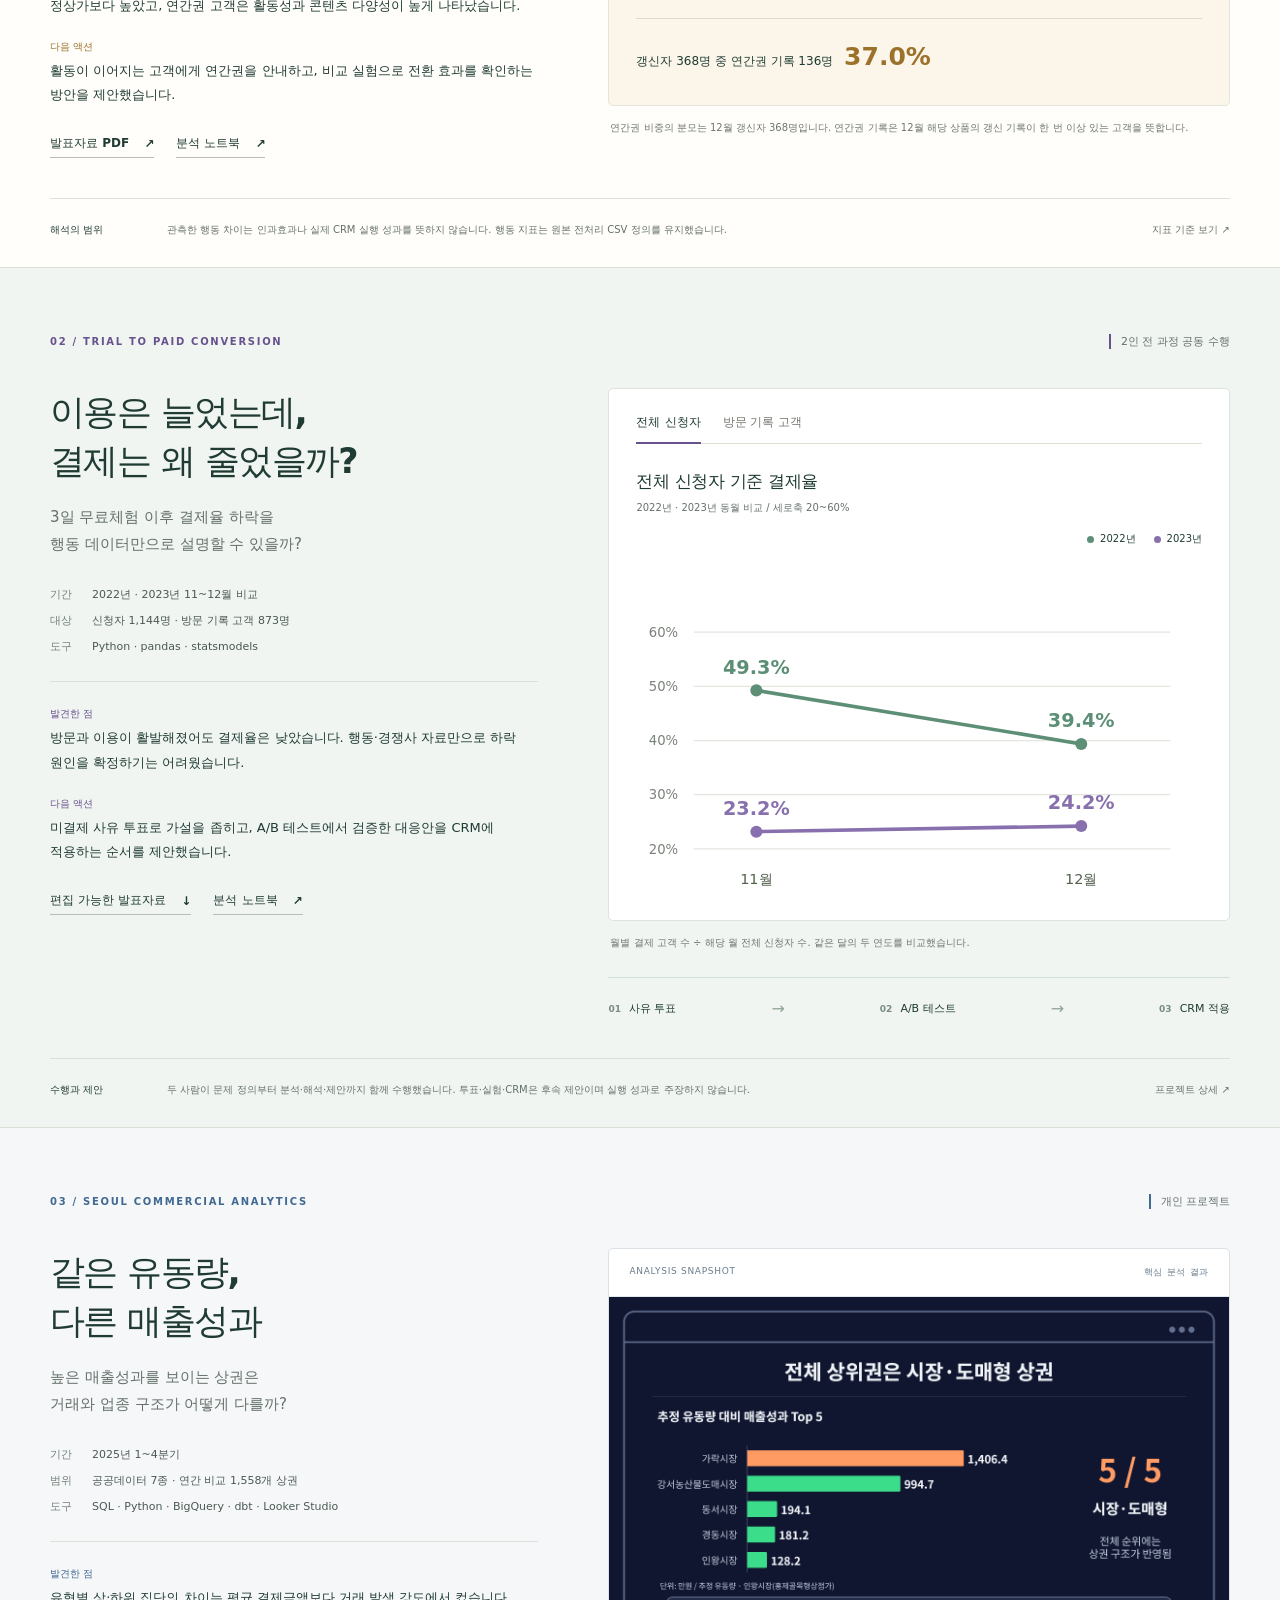
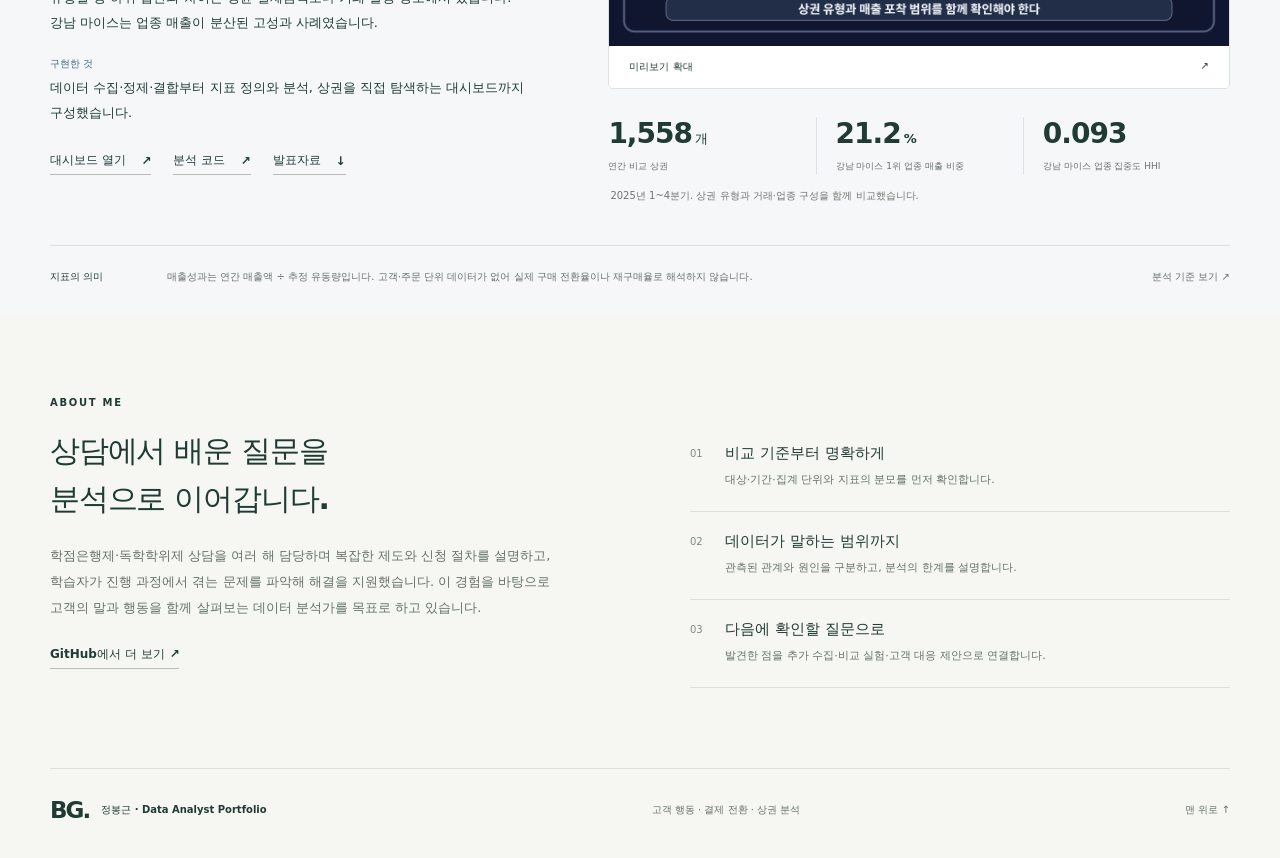
==== commit a8677ce6: "Unify subscription slides typography and restore content diversity" ====
--- a/docs/index.html
+++ b/docs/index.html
@@ -53,7 +53,7 @@
       <div class="project-layout">
         <div class="project-copy"><h2 id="sub-title">할인 고객의<br>다음 결제를 들여다보다</h2><p class="project-lead">할인으로 유입된 고객은<br>가격에만 민감한 고객이었을까?</p>
           <dl class="facts"><div><dt>대상</dt><dd>2022년 11월 할인 유입 고객 797명</dd></div><div><dt>확인</dt><dd>12월 갱신 · 연간권 기록 · 학습 행동</dd></div><div><dt>도구</dt><dd>Python · pandas · matplotlib</dd></div></dl>
-          <div class="takeaway"><span class="label">발견한 점</span><p>갱신자 368명 중 136명에게 연간권 기록이 있었습니다. 할인 유입 고객의 콘텐츠 완주율도 정상가 고객보다 높게 나타났습니다.</p></div>
+          <div class="takeaway"><span class="label">발견한 점</span><p>갱신자 368명 중 136명에게 연간권 기록이 있었습니다. 할인 고객의 평균 완주율은 정상가보다 높았고, 연간권 고객은 활동성과 콘텐츠 다양성이 높게 나타났습니다.</p></div>
           <div class="next-step"><span class="label">다음 액션</span><p>활동이 이어지는 고객에게 연간권을 안내하고, 비교 실험으로 전환 효과를 확인하는 방안을 제안했습니다.</p></div>
           <div class="project-links"><a class="text-link" href="files/subscription-retention.pdf" target="_blank" rel="noopener noreferrer">발표자료 PDF <span aria-hidden="true">↗</span></a><a class="text-link" href="https://github.com/geunjb-git/geunjb-git/blob/main/projects/subscription-retention-analysis/subscription_retention_analysis.ipynb" target="_blank" rel="noopener noreferrer">분석 노트북 <span aria-hidden="true">↗</span></a></div>
         </div>
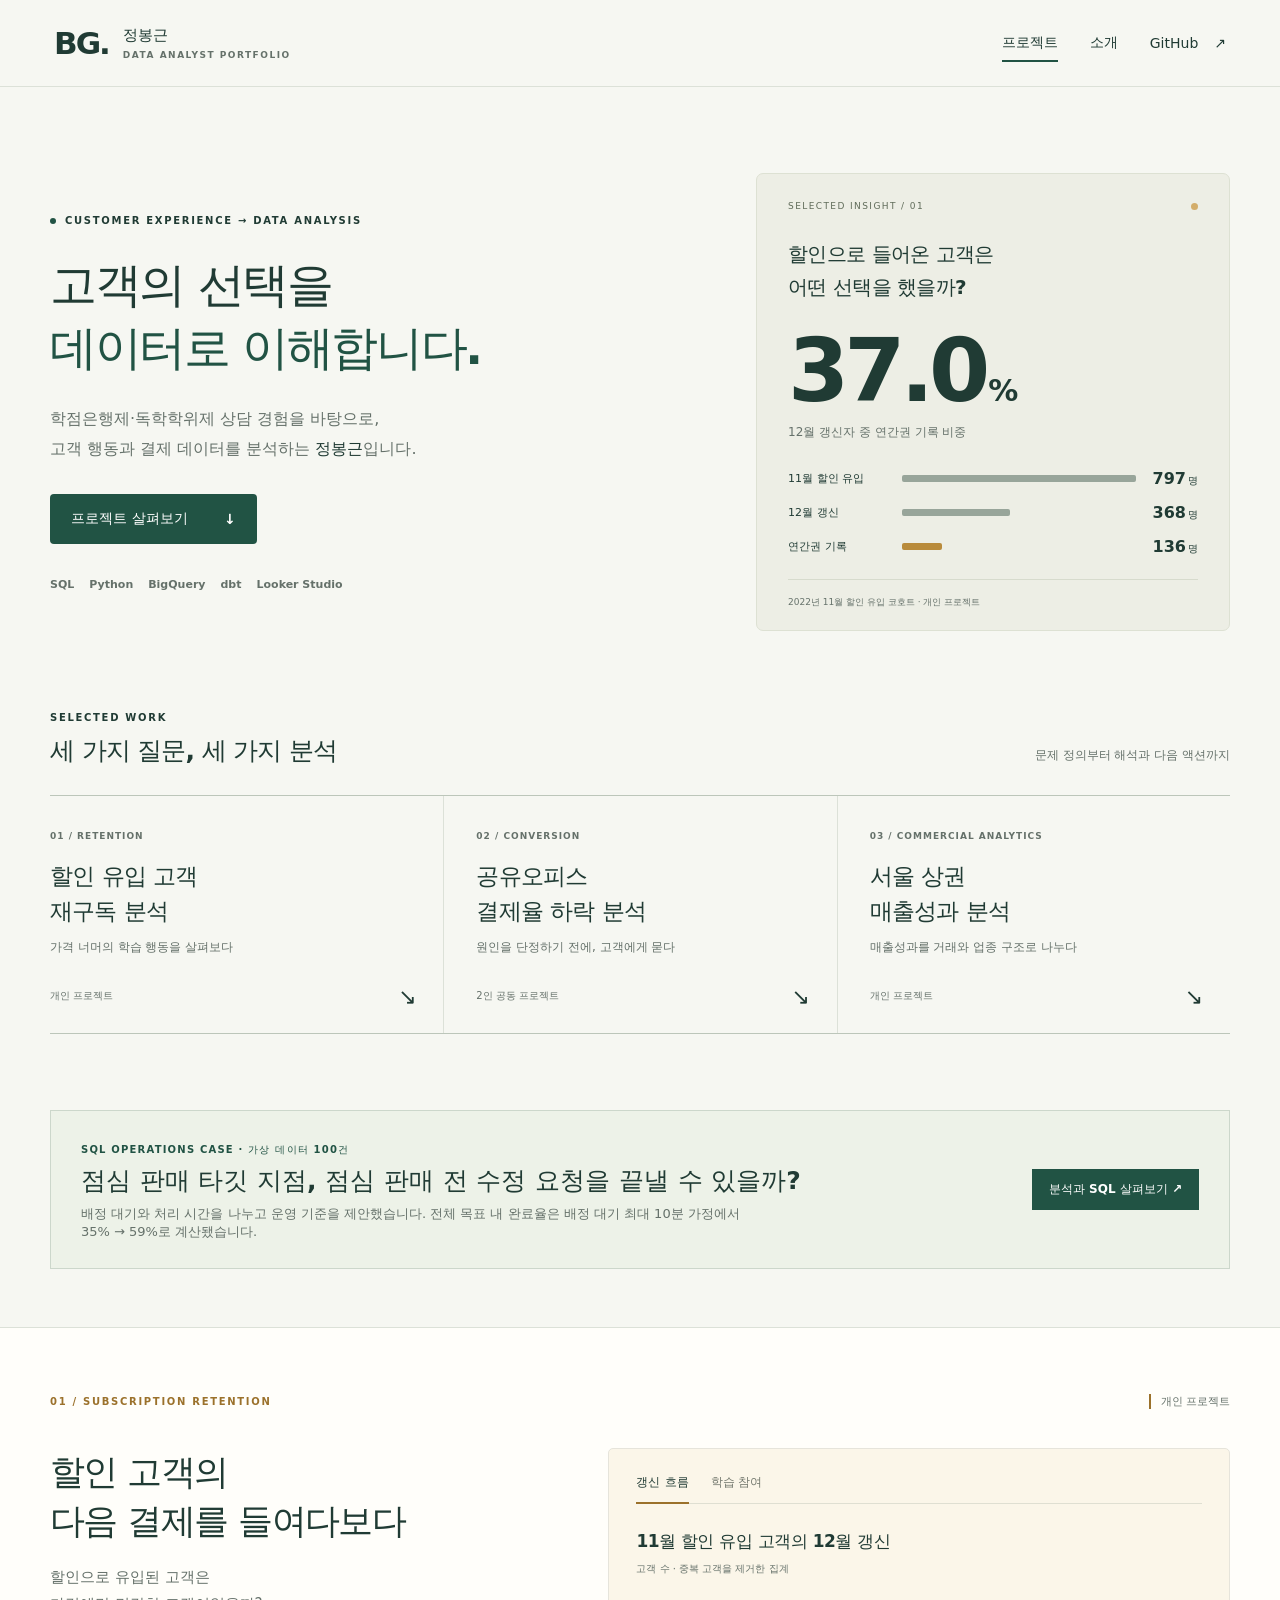
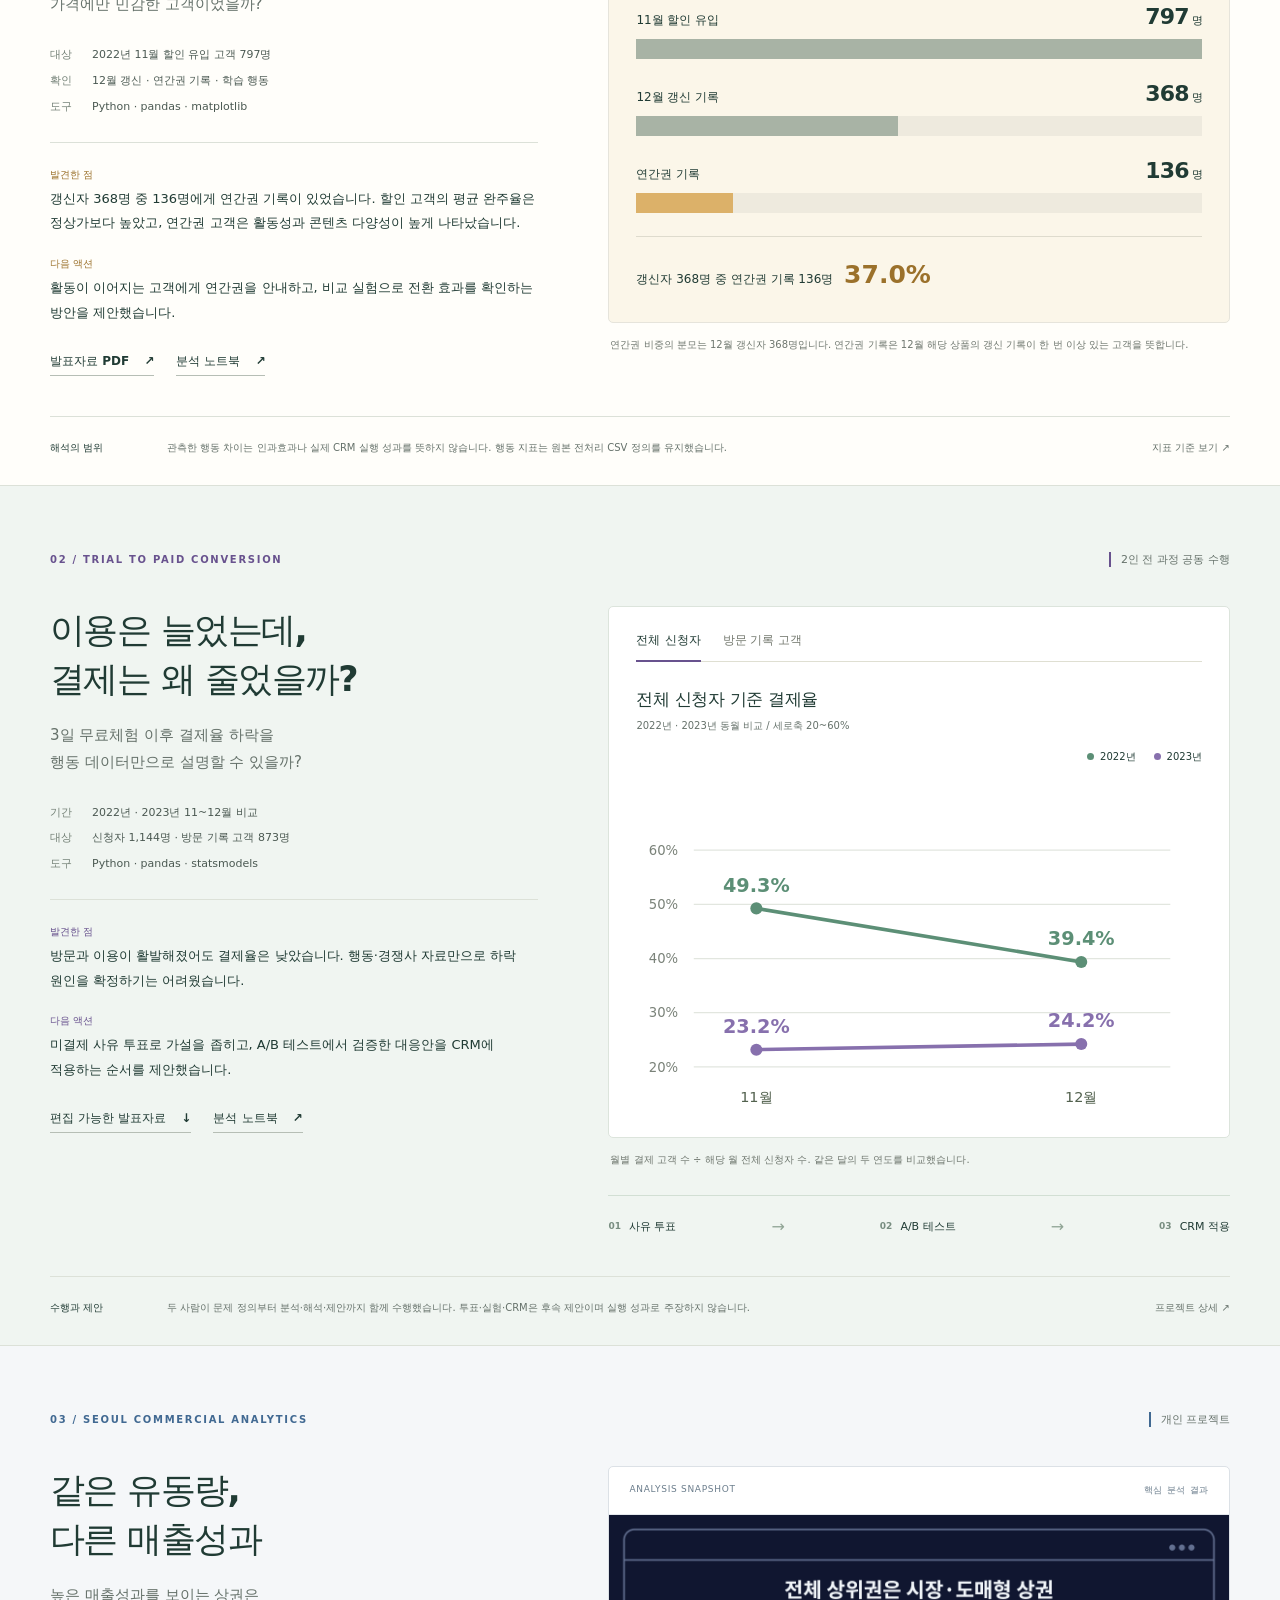
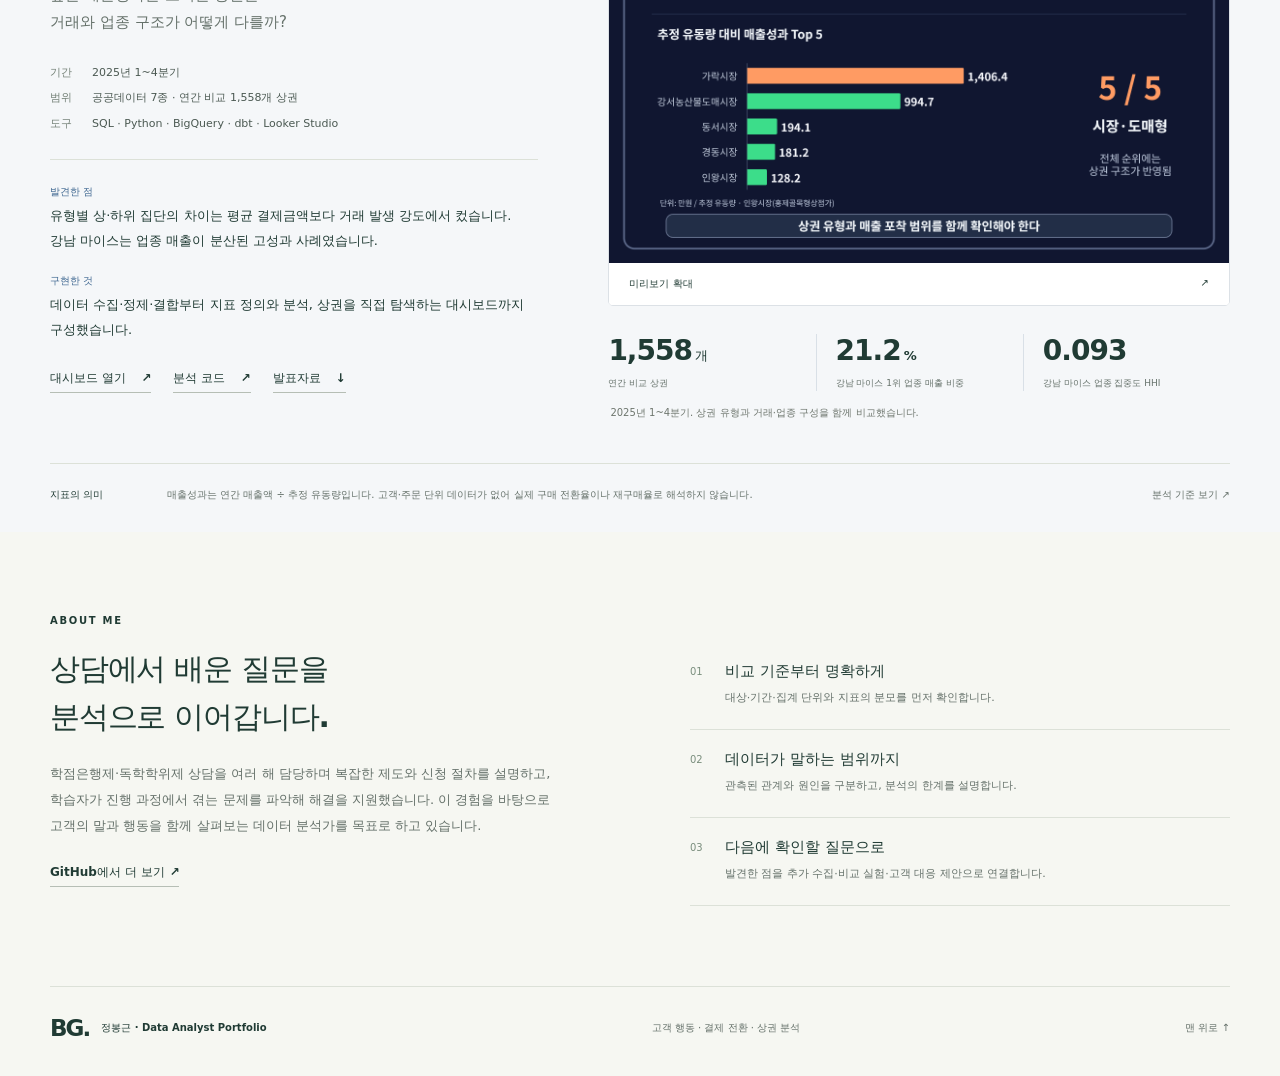
==== commit b269241e: "Link merchant request SQL case study from portfolio homepage" ====
--- a/docs/index.html
+++ b/docs/index.html
@@ -1,115 +1,128 @@
-<!doctype html>
-<html lang="ko">
-<head>
-  <meta charset="utf-8">
-  <meta name="viewport" content="width=device-width, initial-scale=1">
-  <meta name="theme-color" content="#f6f7f2">
-  <meta name="description" content="정봉근의 데이터 분석 포트폴리오. 구독서비스 재구독, 공유오피스 결제율, 서울 상권 분석 프로젝트를 소개합니다.">
-  <meta property="og:title" content="정봉근 · Data Analyst Portfolio">
-  <meta property="og:description" content="고객의 선택을 데이터로 이해합니다. 고객 행동과 결제 데이터를 살펴본 세 가지 분석.">
-  <meta property="og:type" content="website">
-  <title>정봉근 · Data Analyst Portfolio</title>
-  <link rel="icon" href="data:image/svg+xml,%3Csvg xmlns='http://www.w3.org/2000/svg' viewBox='0 0 80 80'%3E%3Crect width='80' height='80' rx='20' fill='%231f5146'/%3E%3Ctext x='40' y='54' font-family='Arial' font-size='42' text-anchor='middle' fill='white'%3EB%3C/text%3E%3C/svg%3E">
-  <link rel="stylesheet" href="style.css">
-  <script src="app.js" defer></script>
-</head>
-<body>
-<a class="skip" href="#main">본문으로 건너뛰기</a>
-<header class="header">
-  <a href="#top" class="brand" aria-label="정봉근 포트폴리오 처음으로"><span class="monogram">BG.</span><span>정봉근<span class="brand-sub">DATA ANALYST PORTFOLIO</span></span></a>
-  <nav aria-label="주요 메뉴"><a href="#work">프로젝트</a><a href="#about">소개</a><a class="github-nav" href="https://github.com/geunjb-git" target="_blank" rel="noopener noreferrer">GitHub <span aria-hidden="true">↗</span></a></nav>
-</header>
-<main id="main">
-  <section class="hero wrap" id="top" aria-labelledby="hero-title">
-    <div class="hero-copy">
-      <p class="eyebrow"><span class="dot"></span> CUSTOMER EXPERIENCE → DATA ANALYSIS</p>
-      <h1 id="hero-title">고객의 선택을<br><span>데이터로 이해합니다.</span></h1>
-      <p class="hero-intro">학점은행제·독학학위제 상담 경험을 바탕으로,<br class="desktop-br"> 고객 행동과 결제 데이터를 분석하는 <strong>정봉근</strong>입니다.</p>
-      <a class="button primary" href="#work">프로젝트 살펴보기 <span aria-hidden="true">↓</span></a>
-      <div class="tools" aria-label="분석 도구"><span>SQL</span><span>Python</span><span>BigQuery</span><span>dbt</span><span>Looker Studio</span></div>
-    </div>
-    <div class="hero-evidence" aria-label="대표 분석 결과: 할인 유입 갱신자 368명 중 연간권 기록 136명, 37.0%">
-      <div class="evidence-top"><span>SELECTED INSIGHT / 01</span><span class="tiny-dot" aria-hidden="true"></span></div>
-      <p class="evidence-question">할인으로 들어온 고객은<br>어떤 선택을 했을까?</p>
-      <div class="big-rate">37.0<span>%</span></div>
-      <p class="rate-description">12월 갱신자 중 연간권 기록 비중</p>
-      <div class="mini-funnel"><div><span>11월 할인 유입</span><div class="bar" style="--bar:100%"></div><b>797<small>명</small></b></div><div><span>12월 갱신</span><div class="bar" style="--bar:46.173%"></div><b>368<small>명</small></b></div><div class="annual"><span>연간권 기록</span><div class="bar" style="--bar:17.064%"></div><b>136<small>명</small></b></div></div>
-      <p class="evidence-source">2022년 11월 할인 유입 코호트 · 개인 프로젝트</p>
-    </div>
-  </section>
-
-  <section class="work-index wrap" id="work" aria-labelledby="work-title">
-    <div class="section-top"><div><p class="eyebrow">SELECTED WORK</p><h2 id="work-title">세 가지 질문, 세 가지 분석</h2></div><p>문제 정의부터 해석과 다음 액션까지</p></div>
-    <div class="index-grid">
-      <a href="#subscription"><span class="index-number">01 / RETENTION</span><h3>할인 유입 고객<br>재구독 분석</h3><p>가격 너머의 학습 행동을 살펴보다</p><span class="index-bottom">개인 프로젝트 <span aria-hidden="true">↘</span></span></a>
-      <a href="#office"><span class="index-number">02 / CONVERSION</span><h3>공유오피스<br>결제율 하락 분석</h3><p>원인을 단정하기 전에, 고객에게 묻다</p><span class="index-bottom">2인 공동 프로젝트 <span aria-hidden="true">↘</span></span></a>
-      <a href="#seoul"><span class="index-number">03 / COMMERCIAL ANALYTICS</span><h3>서울 상권<br>매출성과 분석</h3><p>매출성과를 거래와 업종 구조로 나누다</p><span class="index-bottom">개인 프로젝트 <span aria-hidden="true">↘</span></span></a>
-    </div>
-  </section>
-
-  <section class="project subscription" id="subscription" aria-labelledby="sub-title">
-    <div class="wrap">
-      <div class="project-heading"><p class="eyebrow">01 / SUBSCRIPTION RETENTION</p><span class="project-owner">개인 프로젝트</span></div>
-      <div class="project-layout">
-        <div class="project-copy"><h2 id="sub-title">할인 고객의<br>다음 결제를 들여다보다</h2><p class="project-lead">할인으로 유입된 고객은<br>가격에만 민감한 고객이었을까?</p>
-          <dl class="facts"><div><dt>대상</dt><dd>2022년 11월 할인 유입 고객 797명</dd></div><div><dt>확인</dt><dd>12월 갱신 · 연간권 기록 · 학습 행동</dd></div><div><dt>도구</dt><dd>Python · pandas · matplotlib</dd></div></dl>
-          <div class="takeaway"><span class="label">발견한 점</span><p>갱신자 368명 중 136명에게 연간권 기록이 있었습니다. 할인 고객의 평균 완주율은 정상가보다 높았고, 연간권 고객은 활동성과 콘텐츠 다양성이 높게 나타났습니다.</p></div>
-          <div class="next-step"><span class="label">다음 액션</span><p>활동이 이어지는 고객에게 연간권을 안내하고, 비교 실험으로 전환 효과를 확인하는 방안을 제안했습니다.</p></div>
-          <div class="project-links"><a class="text-link" href="files/subscription-retention.pdf" target="_blank" rel="noopener noreferrer">발표자료 PDF <span aria-hidden="true">↗</span></a><a class="text-link" href="https://github.com/geunjb-git/geunjb-git/blob/main/projects/subscription-retention-analysis/subscription_retention_analysis.ipynb" target="_blank" rel="noopener noreferrer">분석 노트북 <span aria-hidden="true">↗</span></a></div>
-        </div>
-        <div class="project-visual">
-          <div class="chart-panel">
-            <div class="chart-controls" role="group" aria-label="구독서비스 분석 그래프 선택"><button type="button" class="active" data-view="funnel" aria-pressed="true">갱신 흐름</button><button type="button" data-view="learning" aria-pressed="false">학습 참여</button></div>
-            <div id="subscription-chart" aria-live="polite"></div>
-          </div>
-          <p class="chart-note" id="subscription-note">연간권 비중의 분모는 12월 갱신자 368명입니다. 연간권 기록은 12월 해당 상품의 갱신 기록이 한 번 이상 있는 고객을 뜻합니다.</p>
-        </div>
-      </div>
-      <div class="project-footnote"><span>해석의 범위</span><p>관측한 행동 차이는 인과효과나 실제 CRM 실행 성과를 뜻하지 않습니다. 행동 지표는 원본 전처리 CSV 정의를 유지했습니다.</p><a href="https://github.com/geunjb-git/geunjb-git/blob/main/projects/subscription-retention-analysis/metric_notes.md" target="_blank" rel="noopener noreferrer">지표 기준 보기 ↗</a></div>
-    </div>
-  </section>
-
-  <section class="project office" id="office" aria-labelledby="office-title">
-    <div class="wrap">
-      <div class="project-heading"><p class="eyebrow">02 / TRIAL TO PAID CONVERSION</p><span class="project-owner">2인 전 과정 공동 수행</span></div>
-      <div class="project-layout">
-        <div class="project-copy"><h2 id="office-title">이용은 늘었는데,<br>결제는 왜 줄었을까?</h2><p class="project-lead">3일 무료체험 이후 결제율 하락을<br>행동 데이터만으로 설명할 수 있을까?</p>
-          <dl class="facts"><div><dt>기간</dt><dd>2022년 · 2023년 11~12월 비교</dd></div><div><dt>대상</dt><dd>신청자 1,144명 · 방문 기록 고객 873명</dd></div><div><dt>도구</dt><dd>Python · pandas · statsmodels</dd></div></dl>
-          <div class="takeaway"><span class="label">발견한 점</span><p>방문과 이용이 활발해졌어도 결제율은 낮았습니다. 행동·경쟁사 자료만으로 하락 원인을 확정하기는 어려웠습니다.</p></div>
-          <div class="next-step"><span class="label">다음 액션</span><p>미결제 사유 투표로 가설을 좁히고, A/B 테스트에서 검증한 대응안을 CRM에 적용하는 순서를 제안했습니다.</p></div>
-          <div class="project-links"><a class="text-link" href="files/office-payment-analysis.pptx" download>편집 가능한 발표자료 <span aria-hidden="true">↓</span></a><a class="text-link" href="https://github.com/geunjb-git/geunjb-git/blob/main/projects/office-payment-analysis/office_payment_analysis.ipynb" target="_blank" rel="noopener noreferrer">분석 노트북 <span aria-hidden="true">↗</span></a></div>
-        </div>
-        <div class="project-visual"><div class="chart-panel"><div class="chart-controls" role="group" aria-label="공유오피스 결제율 그래프 선택"><button type="button" class="active" data-office="applicant" aria-pressed="true">전체 신청자</button><button type="button" data-office="visitor" aria-pressed="false">방문 기록 고객</button></div><div id="office-chart" aria-live="polite"></div></div><p class="chart-note" id="office-note">월별 결제 고객 수 ÷ 해당 월 전체 신청자 수. 같은 달의 두 연도를 비교했습니다.</p>
-          <div class="experiment-flow" aria-label="후속 검증 순서"><span><b>01</b>사유 투표</span><i aria-hidden="true">→</i><span><b>02</b>A/B 테스트</span><i aria-hidden="true">→</i><span><b>03</b>CRM 적용</span></div>
-        </div>
-      </div>
-      <div class="project-footnote"><span>수행과 제안</span><p>두 사람이 문제 정의부터 분석·해석·제안까지 함께 수행했습니다. 투표·실험·CRM은 후속 제안이며 실행 성과로 주장하지 않습니다.</p><a href="https://github.com/geunjb-git/geunjb-git/tree/main/projects/office-payment-analysis" target="_blank" rel="noopener noreferrer">프로젝트 상세 ↗</a></div>
-    </div>
-  </section>
-
-  <section class="project seoul" id="seoul" aria-labelledby="seoul-title">
-    <div class="wrap">
-      <div class="project-heading"><p class="eyebrow">03 / SEOUL COMMERCIAL ANALYTICS</p><span class="project-owner">개인 프로젝트</span></div>
-      <div class="project-layout">
-        <div class="project-copy"><h2 id="seoul-title">같은 유동량,<br>다른 매출성과</h2><p class="project-lead">높은 매출성과를 보이는 상권은<br>거래와 업종 구조가 어떻게 다를까?</p>
-          <dl class="facts"><div><dt>기간</dt><dd>2025년 1~4분기</dd></div><div><dt>범위</dt><dd>공공데이터 7종 · 연간 비교 1,558개 상권</dd></div><div><dt>도구</dt><dd>SQL · Python · BigQuery · dbt · Looker Studio</dd></div></dl>
-          <div class="takeaway"><span class="label">발견한 점</span><p>유형별 상·하위 집단의 차이는 평균 결제금액보다 거래 발생 강도에서 컸습니다. 강남 마이스는 업종 매출이 분산된 고성과 사례였습니다.</p></div>
-          <div class="next-step"><span class="label">구현한 것</span><p>데이터 수집·정제·결합부터 지표 정의와 분석, 상권을 직접 탐색하는 대시보드까지 구성했습니다.</p></div>
-          <div class="project-links"><a class="text-link" href="https://datastudio.google.com/reporting/d8b2094c-6cb4-46ab-b319-6d493e19e47f" target="_blank" rel="noopener noreferrer">대시보드 열기 <span aria-hidden="true">↗</span></a><a class="text-link" href="https://github.com/geunjb-git/seoul-commercial-analysis" target="_blank" rel="noopener noreferrer">분석 코드 <span aria-hidden="true">↗</span></a><a class="text-link" href="files/seoul-commercial-analysis.pptx" download>발표자료 <span aria-hidden="true">↓</span></a></div>
-        </div>
-        <div class="project-visual">
-          <div class="dashboard-frame"><div class="dashboard-caption"><span>ANALYSIS SNAPSHOT</span><span>핵심 분석 결과</span></div><button class="image-zoom" type="button" aria-label="서울 상권 분석 미리보기 크게 보기"><img src="assets/seoul-preview.png" alt="유동량 대비 매출성과 상위 5곳은 시장·도매형 상권이며 상권 구조와 매출 포착 범위를 함께 확인해야 한다는 분석 결과" loading="lazy" width="1280" height="720"><span>미리보기 확대 <span aria-hidden="true">↗</span></span></button></div>
-          <div class="seoul-metrics"><div><strong>1,558<span>개</span></strong><p>연간 비교 상권</p></div><div><strong>21.2<span>%</span></strong><p>강남 마이스 1위 업종 매출 비중</p></div><div><strong>0.093</strong><p>강남 마이스 업종 집중도 HHI</p></div></div>
-          <p class="chart-note">2025년 1~4분기. 상권 유형과 거래·업종 구성을 함께 비교했습니다.</p>
-        </div>
-      </div>
-      <div class="project-footnote"><span>지표의 의미</span><p>매출성과는 연간 매출액 ÷ 추정 유동량입니다. 고객·주문 단위 데이터가 없어 실제 구매 전환율이나 재구매율로 해석하지 않습니다.</p><a href="https://github.com/geunjb-git/seoul-commercial-analysis/blob/main/docs/analysis-notes.md" target="_blank" rel="noopener noreferrer">분석 기준 보기 ↗</a></div>
-    </div>
-  </section>
-
-  <section class="about wrap" id="about" aria-labelledby="about-title"><div><p class="eyebrow">ABOUT ME</p><h2 id="about-title">상담에서 배운 질문을<br>분석으로 이어갑니다.</h2><p>학점은행제·독학학위제 상담을 여러 해 담당하며 복잡한 제도와 신청 절차를 설명하고, 학습자가 진행 과정에서 겪는 문제를 파악해 해결을 지원했습니다. 이 경험을 바탕으로 고객의 말과 행동을 함께 살펴보는 데이터 분석가를 목표로 하고 있습니다.</p><a class="text-link" href="https://github.com/geunjb-git" target="_blank" rel="noopener noreferrer">GitHub에서 더 보기 ↗</a></div><div class="approach"><article><span>01</span><div><h3>비교 기준부터 명확하게</h3><p>대상·기간·집계 단위와 지표의 분모를 먼저 확인합니다.</p></div></article><article><span>02</span><div><h3>데이터가 말하는 범위까지</h3><p>관측된 관계와 원인을 구분하고, 분석의 한계를 설명합니다.</p></div></article><article><span>03</span><div><h3>다음에 확인할 질문으로</h3><p>발견한 점을 추가 수집·비교 실험·고객 대응 제안으로 연결합니다.</p></div></article></div></section>
-</main>
-<footer class="footer wrap"><a class="brand" href="#top"><span class="monogram">BG.</span><span>정봉근 · Data Analyst Portfolio</span></a><p>고객 행동 · 결제 전환 · 상권 분석</p><a href="#top">맨 위로 ↑</a></footer>
-<dialog id="image-dialog" aria-label="서울 상권 분석 결과 미리보기"><button type="button" class="dialog-close" aria-label="미리보기 닫기">닫기 ×</button><img src="assets/seoul-preview.png" alt="서울 상권 분석 결과 확대 미리보기"><a href="https://datastudio.google.com/reporting/d8b2094c-6cb4-46ab-b319-6d493e19e47f" target="_blank" rel="noopener noreferrer">실제 대시보드에서 탐색하기 ↗</a></dialog>
-</body>
-</html>
+<!doctype html>
+<html lang="ko">
+<head>
+  <meta charset="utf-8">
+  <meta name="viewport" content="width=device-width, initial-scale=1">
+  <meta name="theme-color" content="#f6f7f2">
+  <meta name="description" content="정봉근의 데이터 분석 포트폴리오. 구독서비스 재구독, 공유오피스 결제율, 서울 상권 분석 프로젝트를 소개합니다.">
+  <meta property="og:title" content="정봉근 · Data Analyst Portfolio">
+  <meta property="og:description" content="고객의 선택을 데이터로 이해합니다. 고객 행동과 결제 데이터를 살펴본 세 가지 분석.">
+  <meta property="og:type" content="website">
+  <title>정봉근 · Data Analyst Portfolio</title>
+  <link rel="icon" href="data:image/svg+xml,%3Csvg xmlns='http://www.w3.org/2000/svg' viewBox='0 0 80 80'%3E%3Crect width='80' height='80' rx='20' fill='%231f5146'/%3E%3Ctext x='40' y='54' font-family='Arial' font-size='42' text-anchor='middle' fill='white'%3EB%3C/text%3E%3C/svg%3E">
+  <link rel="stylesheet" href="style.css">
+  <script src="app.js" defer></script>
+<style>
+.merchant-case{margin:0 auto 58px;padding:27px 30px;border:1px solid #ccd7cb;background:#edf2e8;display:flex;align-items:center;justify-content:space-between;gap:28px}
+.merchant-case .case-label{font-size:10px;letter-spacing:.12em;font-weight:800;color:#215344}
+.merchant-case h2{font-size:25px;line-height:1.3;margin:8px 0}
+.merchant-case p{font-size:13px;color:#65716a;max-width:690px}
+.merchant-case>a{flex-shrink:0;display:inline-block;padding:12px 17px;background:#215344;color:white;font-size:12px;font-weight:750}
+@media(max-width:640px){.merchant-case{display:block;padding:22px;margin-bottom:35px}.merchant-case h2{font-size:22px}.merchant-case>a{margin-top:17px}}
+</style>
+</head>
+<body>
+<a class="skip" href="#main">본문으로 건너뛰기</a>
+<header class="header">
+  <a href="#top" class="brand" aria-label="정봉근 포트폴리오 처음으로"><span class="monogram">BG.</span><span>정봉근<span class="brand-sub">DATA ANALYST PORTFOLIO</span></span></a>
+  <nav aria-label="주요 메뉴"><a href="#work">프로젝트</a><a href="#about">소개</a><a class="github-nav" href="https://github.com/geunjb-git" target="_blank" rel="noopener noreferrer">GitHub <span aria-hidden="true">↗</span></a></nav>
+</header>
+<main id="main">
+  <section class="hero wrap" id="top" aria-labelledby="hero-title">
+    <div class="hero-copy">
+      <p class="eyebrow"><span class="dot"></span> CUSTOMER EXPERIENCE → DATA ANALYSIS</p>
+      <h1 id="hero-title">고객의 선택을<br><span>데이터로 이해합니다.</span></h1>
+      <p class="hero-intro">학점은행제·독학학위제 상담 경험을 바탕으로,<br class="desktop-br"> 고객 행동과 결제 데이터를 분석하는 <strong>정봉근</strong>입니다.</p>
+      <a class="button primary" href="#work">프로젝트 살펴보기 <span aria-hidden="true">↓</span></a>
+      <div class="tools" aria-label="분석 도구"><span>SQL</span><span>Python</span><span>BigQuery</span><span>dbt</span><span>Looker Studio</span></div>
+    </div>
+    <div class="hero-evidence" aria-label="대표 분석 결과: 할인 유입 갱신자 368명 중 연간권 기록 136명, 37.0%">
+      <div class="evidence-top"><span>SELECTED INSIGHT / 01</span><span class="tiny-dot" aria-hidden="true"></span></div>
+      <p class="evidence-question">할인으로 들어온 고객은<br>어떤 선택을 했을까?</p>
+      <div class="big-rate">37.0<span>%</span></div>
+      <p class="rate-description">12월 갱신자 중 연간권 기록 비중</p>
+      <div class="mini-funnel"><div><span>11월 할인 유입</span><div class="bar" style="--bar:100%"></div><b>797<small>명</small></b></div><div><span>12월 갱신</span><div class="bar" style="--bar:46.173%"></div><b>368<small>명</small></b></div><div class="annual"><span>연간권 기록</span><div class="bar" style="--bar:17.064%"></div><b>136<small>명</small></b></div></div>
+      <p class="evidence-source">2022년 11월 할인 유입 코호트 · 개인 프로젝트</p>
+    </div>
+  </section>
+
+  <section class="work-index wrap" id="work" aria-labelledby="work-title">
+    <div class="section-top"><div><p class="eyebrow">SELECTED WORK</p><h2 id="work-title">세 가지 질문, 세 가지 분석</h2></div><p>문제 정의부터 해석과 다음 액션까지</p></div>
+    <div class="index-grid">
+      <a href="#subscription"><span class="index-number">01 / RETENTION</span><h3>할인 유입 고객<br>재구독 분석</h3><p>가격 너머의 학습 행동을 살펴보다</p><span class="index-bottom">개인 프로젝트 <span aria-hidden="true">↘</span></span></a>
+      <a href="#office"><span class="index-number">02 / CONVERSION</span><h3>공유오피스<br>결제율 하락 분석</h3><p>원인을 단정하기 전에, 고객에게 묻다</p><span class="index-bottom">2인 공동 프로젝트 <span aria-hidden="true">↘</span></span></a>
+      <a href="#seoul"><span class="index-number">03 / COMMERCIAL ANALYTICS</span><h3>서울 상권<br>매출성과 분석</h3><p>매출성과를 거래와 업종 구조로 나누다</p><span class="index-bottom">개인 프로젝트 <span aria-hidden="true">↘</span></span></a>
+    </div>
+  </section>
+
+  <section class="merchant-case wrap" aria-labelledby="merchant-case-title">
+    <div><span class="case-label">SQL OPERATIONS CASE · 가상 데이터 100건</span><h2 id="merchant-case-title">점심 판매 타깃 지점, 점심 판매 전 수정 요청을 끝낼 수 있을까?</h2><p>배정 대기와 처리 시간을 나누고 운영 기준을 제안했습니다. 전체 목표 내 완료율은 배정 대기 최대 10분 가정에서 35% → 59%로 계산됐습니다.</p></div>
+    <a href="projects/merchant-request-analysis/">분석과 SQL 살펴보기 ↗</a>
+  </section>
+
+  <section class="project subscription" id="subscription" aria-labelledby="sub-title">
+    <div class="wrap">
+      <div class="project-heading"><p class="eyebrow">01 / SUBSCRIPTION RETENTION</p><span class="project-owner">개인 프로젝트</span></div>
+      <div class="project-layout">
+        <div class="project-copy"><h2 id="sub-title">할인 고객의<br>다음 결제를 들여다보다</h2><p class="project-lead">할인으로 유입된 고객은<br>가격에만 민감한 고객이었을까?</p>
+          <dl class="facts"><div><dt>대상</dt><dd>2022년 11월 할인 유입 고객 797명</dd></div><div><dt>확인</dt><dd>12월 갱신 · 연간권 기록 · 학습 행동</dd></div><div><dt>도구</dt><dd>Python · pandas · matplotlib</dd></div></dl>
+          <div class="takeaway"><span class="label">발견한 점</span><p>갱신자 368명 중 136명에게 연간권 기록이 있었습니다. 할인 고객의 평균 완주율은 정상가보다 높았고, 연간권 고객은 활동성과 콘텐츠 다양성이 높게 나타났습니다.</p></div>
+          <div class="next-step"><span class="label">다음 액션</span><p>활동이 이어지는 고객에게 연간권을 안내하고, 비교 실험으로 전환 효과를 확인하는 방안을 제안했습니다.</p></div>
+          <div class="project-links"><a class="text-link" href="files/subscription-retention.pdf" target="_blank" rel="noopener noreferrer">발표자료 PDF <span aria-hidden="true">↗</span></a><a class="text-link" href="https://github.com/geunjb-git/geunjb-git/blob/main/projects/subscription-retention-analysis/subscription_retention_analysis.ipynb" target="_blank" rel="noopener noreferrer">분석 노트북 <span aria-hidden="true">↗</span></a></div>
+        </div>
+        <div class="project-visual">
+          <div class="chart-panel">
+            <div class="chart-controls" role="group" aria-label="구독서비스 분석 그래프 선택"><button type="button" class="active" data-view="funnel" aria-pressed="true">갱신 흐름</button><button type="button" data-view="learning" aria-pressed="false">학습 참여</button></div>
+            <div id="subscription-chart" aria-live="polite"></div>
+          </div>
+          <p class="chart-note" id="subscription-note">연간권 비중의 분모는 12월 갱신자 368명입니다. 연간권 기록은 12월 해당 상품의 갱신 기록이 한 번 이상 있는 고객을 뜻합니다.</p>
+        </div>
+      </div>
+      <div class="project-footnote"><span>해석의 범위</span><p>관측한 행동 차이는 인과효과나 실제 CRM 실행 성과를 뜻하지 않습니다. 행동 지표는 원본 전처리 CSV 정의를 유지했습니다.</p><a href="https://github.com/geunjb-git/geunjb-git/blob/main/projects/subscription-retention-analysis/metric_notes.md" target="_blank" rel="noopener noreferrer">지표 기준 보기 ↗</a></div>
+    </div>
+  </section>
+
+  <section class="project office" id="office" aria-labelledby="office-title">
+    <div class="wrap">
+      <div class="project-heading"><p class="eyebrow">02 / TRIAL TO PAID CONVERSION</p><span class="project-owner">2인 전 과정 공동 수행</span></div>
+      <div class="project-layout">
+        <div class="project-copy"><h2 id="office-title">이용은 늘었는데,<br>결제는 왜 줄었을까?</h2><p class="project-lead">3일 무료체험 이후 결제율 하락을<br>행동 데이터만으로 설명할 수 있을까?</p>
+          <dl class="facts"><div><dt>기간</dt><dd>2022년 · 2023년 11~12월 비교</dd></div><div><dt>대상</dt><dd>신청자 1,144명 · 방문 기록 고객 873명</dd></div><div><dt>도구</dt><dd>Python · pandas · statsmodels</dd></div></dl>
+          <div class="takeaway"><span class="label">발견한 점</span><p>방문과 이용이 활발해졌어도 결제율은 낮았습니다. 행동·경쟁사 자료만으로 하락 원인을 확정하기는 어려웠습니다.</p></div>
+          <div class="next-step"><span class="label">다음 액션</span><p>미결제 사유 투표로 가설을 좁히고, A/B 테스트에서 검증한 대응안을 CRM에 적용하는 순서를 제안했습니다.</p></div>
+          <div class="project-links"><a class="text-link" href="files/office-payment-analysis.pptx" download>편집 가능한 발표자료 <span aria-hidden="true">↓</span></a><a class="text-link" href="https://github.com/geunjb-git/geunjb-git/blob/main/projects/office-payment-analysis/office_payment_analysis.ipynb" target="_blank" rel="noopener noreferrer">분석 노트북 <span aria-hidden="true">↗</span></a></div>
+        </div>
+        <div class="project-visual"><div class="chart-panel"><div class="chart-controls" role="group" aria-label="공유오피스 결제율 그래프 선택"><button type="button" class="active" data-office="applicant" aria-pressed="true">전체 신청자</button><button type="button" data-office="visitor" aria-pressed="false">방문 기록 고객</button></div><div id="office-chart" aria-live="polite"></div></div><p class="chart-note" id="office-note">월별 결제 고객 수 ÷ 해당 월 전체 신청자 수. 같은 달의 두 연도를 비교했습니다.</p>
+          <div class="experiment-flow" aria-label="후속 검증 순서"><span><b>01</b>사유 투표</span><i aria-hidden="true">→</i><span><b>02</b>A/B 테스트</span><i aria-hidden="true">→</i><span><b>03</b>CRM 적용</span></div>
+        </div>
+      </div>
+      <div class="project-footnote"><span>수행과 제안</span><p>두 사람이 문제 정의부터 분석·해석·제안까지 함께 수행했습니다. 투표·실험·CRM은 후속 제안이며 실행 성과로 주장하지 않습니다.</p><a href="https://github.com/geunjb-git/geunjb-git/tree/main/projects/office-payment-analysis" target="_blank" rel="noopener noreferrer">프로젝트 상세 ↗</a></div>
+    </div>
+  </section>
+
+  <section class="project seoul" id="seoul" aria-labelledby="seoul-title">
+    <div class="wrap">
+      <div class="project-heading"><p class="eyebrow">03 / SEOUL COMMERCIAL ANALYTICS</p><span class="project-owner">개인 프로젝트</span></div>
+      <div class="project-layout">
+        <div class="project-copy"><h2 id="seoul-title">같은 유동량,<br>다른 매출성과</h2><p class="project-lead">높은 매출성과를 보이는 상권은<br>거래와 업종 구조가 어떻게 다를까?</p>
+          <dl class="facts"><div><dt>기간</dt><dd>2025년 1~4분기</dd></div><div><dt>범위</dt><dd>공공데이터 7종 · 연간 비교 1,558개 상권</dd></div><div><dt>도구</dt><dd>SQL · Python · BigQuery · dbt · Looker Studio</dd></div></dl>
+          <div class="takeaway"><span class="label">발견한 점</span><p>유형별 상·하위 집단의 차이는 평균 결제금액보다 거래 발생 강도에서 컸습니다. 강남 마이스는 업종 매출이 분산된 고성과 사례였습니다.</p></div>
+          <div class="next-step"><span class="label">구현한 것</span><p>데이터 수집·정제·결합부터 지표 정의와 분석, 상권을 직접 탐색하는 대시보드까지 구성했습니다.</p></div>
+          <div class="project-links"><a class="text-link" href="https://datastudio.google.com/reporting/d8b2094c-6cb4-46ab-b319-6d493e19e47f" target="_blank" rel="noopener noreferrer">대시보드 열기 <span aria-hidden="true">↗</span></a><a class="text-link" href="https://github.com/geunjb-git/seoul-commercial-analysis" target="_blank" rel="noopener noreferrer">분석 코드 <span aria-hidden="true">↗</span></a><a class="text-link" href="files/seoul-commercial-analysis.pptx" download>발표자료 <span aria-hidden="true">↓</span></a></div>
+        </div>
+        <div class="project-visual">
+          <div class="dashboard-frame"><div class="dashboard-caption"><span>ANALYSIS SNAPSHOT</span><span>핵심 분석 결과</span></div><button class="image-zoom" type="button" aria-label="서울 상권 분석 미리보기 크게 보기"><img src="assets/seoul-preview.png" alt="유동량 대비 매출성과 상위 5곳은 시장·도매형 상권이며 상권 구조와 매출 포착 범위를 함께 확인해야 한다는 분석 결과" loading="lazy" width="1280" height="720"><span>미리보기 확대 <span aria-hidden="true">↗</span></span></button></div>
+          <div class="seoul-metrics"><div><strong>1,558<span>개</span></strong><p>연간 비교 상권</p></div><div><strong>21.2<span>%</span></strong><p>강남 마이스 1위 업종 매출 비중</p></div><div><strong>0.093</strong><p>강남 마이스 업종 집중도 HHI</p></div></div>
+          <p class="chart-note">2025년 1~4분기. 상권 유형과 거래·업종 구성을 함께 비교했습니다.</p>
+        </div>
+      </div>
+      <div class="project-footnote"><span>지표의 의미</span><p>매출성과는 연간 매출액 ÷ 추정 유동량입니다. 고객·주문 단위 데이터가 없어 실제 구매 전환율이나 재구매율로 해석하지 않습니다.</p><a href="https://github.com/geunjb-git/seoul-commercial-analysis/blob/main/docs/analysis-notes.md" target="_blank" rel="noopener noreferrer">분석 기준 보기 ↗</a></div>
+    </div>
+  </section>
+
+  <section class="about wrap" id="about" aria-labelledby="about-title"><div><p class="eyebrow">ABOUT ME</p><h2 id="about-title">상담에서 배운 질문을<br>분석으로 이어갑니다.</h2><p>학점은행제·독학학위제 상담을 여러 해 담당하며 복잡한 제도와 신청 절차를 설명하고, 학습자가 진행 과정에서 겪는 문제를 파악해 해결을 지원했습니다. 이 경험을 바탕으로 고객의 말과 행동을 함께 살펴보는 데이터 분석가를 목표로 하고 있습니다.</p><a class="text-link" href="https://github.com/geunjb-git" target="_blank" rel="noopener noreferrer">GitHub에서 더 보기 ↗</a></div><div class="approach"><article><span>01</span><div><h3>비교 기준부터 명확하게</h3><p>대상·기간·집계 단위와 지표의 분모를 먼저 확인합니다.</p></div></article><article><span>02</span><div><h3>데이터가 말하는 범위까지</h3><p>관측된 관계와 원인을 구분하고, 분석의 한계를 설명합니다.</p></div></article><article><span>03</span><div><h3>다음에 확인할 질문으로</h3><p>발견한 점을 추가 수집·비교 실험·고객 대응 제안으로 연결합니다.</p></div></article></div></section>
+</main>
+<footer class="footer wrap"><a class="brand" href="#top"><span class="monogram">BG.</span><span>정봉근 · Data Analyst Portfolio</span></a><p>고객 행동 · 결제 전환 · 상권 분석</p><a href="#top">맨 위로 ↑</a></footer>
+<dialog id="image-dialog" aria-label="서울 상권 분석 결과 미리보기"><button type="button" class="dialog-close" aria-label="미리보기 닫기">닫기 ×</button><img src="assets/seoul-preview.png" alt="서울 상권 분석 결과 확대 미리보기"><a href="https://datastudio.google.com/reporting/d8b2094c-6cb4-46ab-b319-6d493e19e47f" target="_blank" rel="noopener noreferrer">실제 대시보드에서 탐색하기 ↗</a></dialog>
+</body>
+</html>
